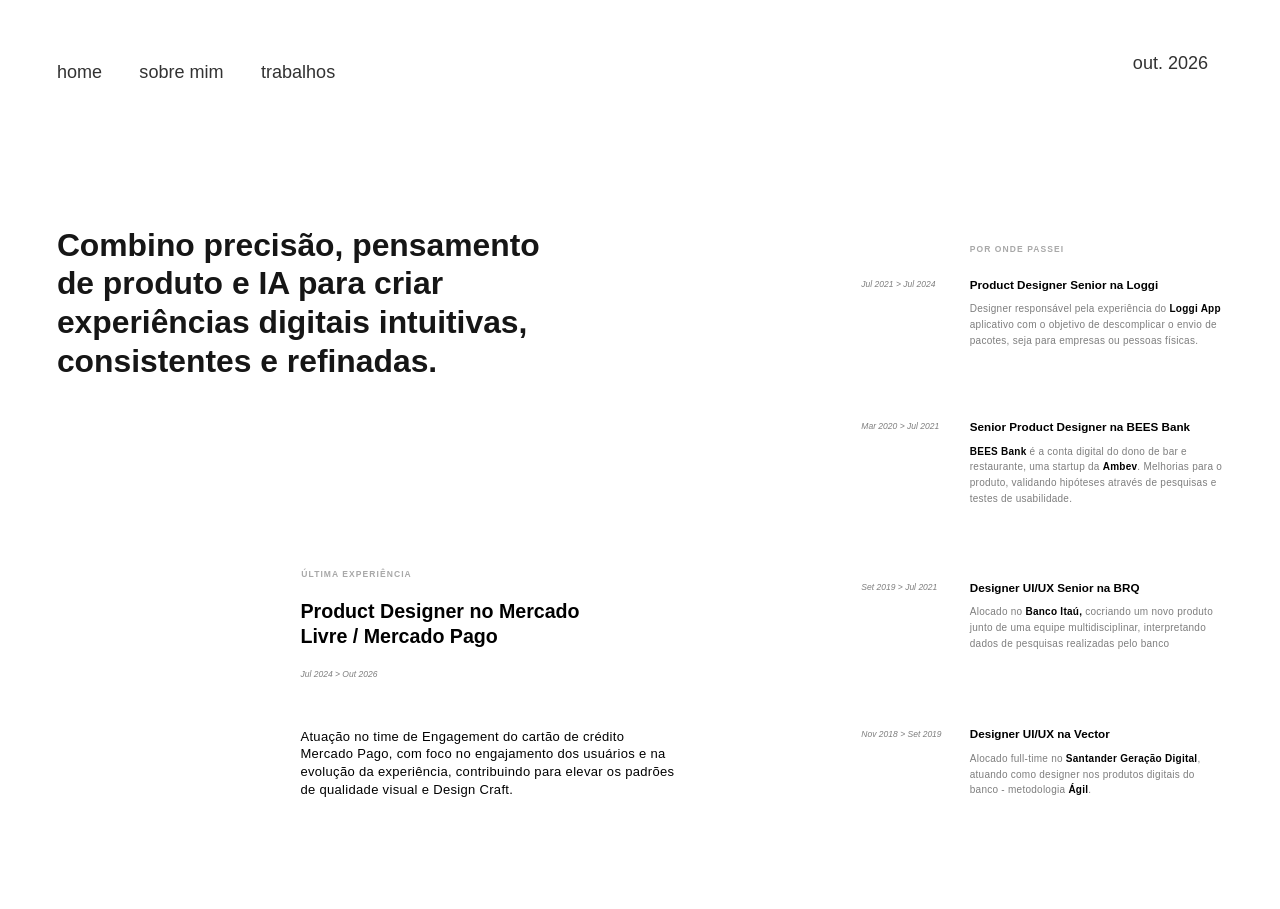
==== sobre-mim.html @ 7eda4ae5 "Publicar páginas e navegação do portfólio" ====
<!doctype html>
<html lang="pt-BR">
  <head>
    <meta charset="utf-8">
    <meta name="viewport" content="width=device-width, initial-scale=1">
    <meta name="description" content="Sobre Rafael Fortes: pensamento de produto, precisão e IA para criar experiências digitais intuitivas, consistentes e refinadas.">
    <meta name="theme-color" content="#ffffff">
    <title>Sobre mim — Rafael Fortes</title>
    <script>
      // The header is already visible here; returning home must keep it visible.
      try { sessionStorage.setItem('rf-menu-intro-seen', '1'); } catch {}
      if (!matchMedia('(prefers-reduced-motion: reduce)').matches) {
        document.documentElement.classList.add('intro-pending');
        setTimeout(() => document.documentElement.classList.remove('intro-pending'), 2500);
      }
    </script>
    <link rel="preload" href="./assets/google-sans-flex-latin.woff2" as="font" type="font/woff2" crossorigin>
    <link rel="stylesheet" href="./styles.css">
    <link rel="stylesheet" href="./sobre-mim.css">
    <link rel="stylesheet" href="./trabalhos.css">
    <link rel="stylesheet" href="./trabalho-01.css">
    <script src="./intro.js" defer></script>
    <script src="./pages.js" defer></script>
    <script src="./case-gallery.js" defer></script>
    <script src="./case-reveal.js" defer></script>
    <script src="./navigation.js" defer></script>
  </head>
  <body>
    <div class="about-page" id="app" data-page="sobre-mim" data-node-id="432:748">
      <header class="header">
        <nav class="navigation" aria-label="Navegação principal">
          <a class="navigation-item" href="./index.html" data-node-id="432:750">home</a>
          <a class="navigation-item current" href="./sobre-mim.html" aria-current="page" data-node-id="432:751">
            sobre mim
            <img class="active-underline" src="./assets/about-underline.svg" width="68" height="2" alt="" data-node-id="434:7">
          </a>
          <a class="navigation-item" href="./trabalhos.html" data-node-id="432:752">trabalhos</a>
        </nav>
        <time class="date" datetime="2026-10" data-node-id="432:754">out. 2026</time>
      </header>

      <main class="about-content" id="page-content">
        <section class="profile" aria-label="Sobre Rafael Fortes">
          <h1 class="about-statement" data-intro="lines" data-node-id="432:763">Combino precisão, pensamento de produto e IA para criar experiências digitais intuitivas, consistentes e refinadas.</h1>

          <div class="profile-details">
            <div class="portrait" data-intro-reveal="1500" data-node-id="432:761">
              <img src="./assets/rafael-fortes.png" alt="Rafael Fortes à beira-mar" width="1558" height="1344">
            </div>

            <section class="latest-experience" aria-labelledby="latest-title" data-intro-reveal="1570">
              <p class="section-label" data-node-id="434:6">Última experiência</p>
              <h2 id="latest-title" data-node-id="434:2">Product Designer no Mercado Livre / Mercado Pago</h2>
              <p class="experience-period latest-period" data-node-id="434:4"><time datetime="2024-07">Jul 2024</time> &gt; <time datetime="2026-10">Out 2026</time></p>
              <p class="latest-description" data-node-id="434:3">Atuação no time de Engagement do cartão de crédito Mercado Pago, com foco no engajamento dos usuários e na evolução da experiência, contribuindo para elevar os padrões de qualidade visual e Design Craft.</p>
            </section>
          </div>
        </section>

        <section class="career-history" aria-labelledby="history-title">
          <h2 class="section-label" id="history-title" data-intro-reveal="1640" data-node-id="432:767">por onde passei</h2>
          <ol class="career-list">
            <li class="career-item" data-intro-reveal="1690">
              <p class="experience-period" data-node-id="432:776"><time datetime="2021-07">Jul 2021</time> &gt; <time datetime="2024-07">Jul 2024</time></p>
              <div class="career-details">
                <h3 data-node-id="432:773">Product Designer Senior na Loggi</h3>
                <p data-node-id="432:770">Designer responsável pela experiência do <strong>Loggi App</strong> aplicativo com o objetivo de descomplicar o envio de pacotes, seja para empresas ou pessoas físicas.</p>
              </div>
            </li>
            <li class="career-item" data-intro-reveal="1740">
              <p class="experience-period" data-node-id="432:779"><time datetime="2020-03">Mar 2020</time> &gt; <time datetime="2021-07">Jul 2021</time></p>
              <div class="career-details">
                <h3 data-node-id="432:775">Senior Product Designer na BEES Bank</h3>
                <p data-node-id="432:771"><strong>BEES Bank</strong> é a conta digital do dono de bar e restaurante, uma startup da <strong>Ambev</strong>. Melhorias para o produto, validando hipóteses através de pesquisas e testes de usabilidade.</p>
              </div>
            </li>
            <li class="career-item" data-intro-reveal="1790">
              <p class="experience-period" data-node-id="432:778"><time datetime="2019-09">Set 2019</time> &gt; <time datetime="2021-07">Jul 2021</time></p>
              <div class="career-details">
                <h3 data-node-id="432:774">Designer UI/UX Senior na BRQ</h3>
                <p data-node-id="432:769">Alocado no <strong>Banco Itaú,</strong> cocriando um novo produto junto de uma equipe multidisciplinar, interpretando dados de pesquisas realizadas pelo banco</p>
              </div>
            </li>
            <li class="career-item" data-intro-reveal="1840">
              <p class="experience-period" data-node-id="432:777"><time datetime="2018-11">Nov 2018</time> &gt; <time datetime="2019-09">Set 2019</time></p>
              <div class="career-details">
                <h3 data-node-id="432:772">Designer UI/UX na Vector</h3>
                <p data-node-id="432:768">Alocado full-time no <strong>Santander Geração Digital</strong>, atuando como designer nos produtos digitais do banco - metodologia <strong>Ágil</strong>.</p>
              </div>
            </li>
          </ol>
        </section>
      </main>
    </div>
  </body>
</html>
---- styles.css ----
@font-face {
  font-family: "Google Sans Flex";
  src: url("./assets/google-sans-flex-latin.woff2") format("woff2");
  font-weight: 100 1000;
  font-style: normal;
  font-display: swap;
}

@font-face {
  font-family: "Montserrat";
  src: url("./assets/montserrat-semibold.ttf") format("truetype");
  font-weight: 600;
  font-style: normal;
  font-display: swap;
}

:root {
  color-scheme: light;
  --ink: #323232;
  --muted: #9a9a9a;
  --link: #3366ff;
  --gutter: 4.4444444444vw;
}

* { box-sizing: border-box; }

html { background: #fff; scrollbar-gutter: stable; }

body {
  margin: 0;
  color: var(--ink);
  font-family: "Google Sans Flex", sans-serif;
  font-weight: 500;
  font-optical-sizing: auto;
  font-variation-settings: "GRAD" 0, "ROND" 0, "wdth" 100;
  -webkit-font-smoothing: antialiased;
}

a { color: inherit; text-decoration: none; }
button { font: inherit; }
p, h1 { margin: 0; }

a:focus-visible {
  outline: 2px solid var(--link);
  outline-offset: 6px;
}

/* The original Figma frame is 1440 × 1024. Desktop proportions follow it. */
.home {
  display: grid;
  grid-template-rows: 21.0416666667vw 25.5555555556vw minmax(10.5555555556vw, 1fr) 7.4366666667vw;
  min-height: max(100svh, calc(71.1111111111vw - 1px));
  padding-bottom: calc(6.5216666667vw - 1px);
  overflow: hidden;
}

.home-content { display: contents; }

.header {
  display: flex;
  justify-content: space-between;
  align-items: flex-start;
  padding: 4.8611111111vw var(--gutter) 0;
  font-size: 1.411vw;
  line-height: normal;
}

.navigation {
  display: flex;
  gap: 2.9166666667vw;
  align-items: flex-start;
}

.navigation-item {
  position: relative;
  display: block;
  border: 0;
  padding: 0;
  background: none;
  color: var(--muted);
  white-space: nowrap;
  line-height: inherit;
  opacity: 1;
}

.navigation-item.current { color: var(--ink); }
.navigation-item:disabled { cursor: default; }

.navigation-item:not(.current) {
  transition: color 240ms ease;
}

.navigation-item:not(.current)::after {
  content: "";
  position: absolute;
  top: 2.5694444444vw;
  left: 0;
  width: 2.8472222222vw;
  height: 0.1388888889vw;
  background: currentColor;
  transform: scaleX(0);
  transform-origin: right center;
  transition: transform 420ms cubic-bezier(0.22, 1, 0.36, 1);
}

@media (hover: hover) {
  .navigation-item:not(.current):hover { color: var(--ink); }

  .navigation-item:not(.current):hover::after {
    transform: scaleX(1);
    transform-origin: left center;
  }
}

.active-underline {
  position: absolute;
  top: 2.5694444444vw;
  left: 0;
  display: block;
  width: 2.8472222222vw;
  height: 0.1388888889vw;
}

.date {
  margin-top: -0.6944444444vw;
  white-space: nowrap;
}

.hero { min-width: 0; overflow: hidden; }

.home h1 {
  position: relative;
  font-optical-sizing: none;
  font-variation-settings: "opsz" 72, "GRAD" 0, "ROND" 0, "wdth" 100;
  margin-left: -1.5277777778vw;
  color: #000;
  font-size: 23.8551388889vw;
  font-weight: 600;
  line-height: 0.9075830975;
  letter-spacing: -1.3376319444vw;
  white-space: nowrap;
}

.intro-pending [data-intro-reveal],
.intro-pending h1,
.intro-menu-pending .navigation,
.intro-menu-pending .date,
.intro-pending .expertise,
.intro-pending .name,
.intro-pending .contact a {
  visibility: hidden;
}

.intro-letter {
  position: absolute;
  top: 0;
  display: block;
  color: #000;
  transform-origin: 50% 100%;
  will-change: transform;
}

.intro-line-mask {
  position: absolute;
  left: 0;
  width: 100%;
  overflow: hidden;
  color: #161616;
  pointer-events: none;
}

.intro-line {
  display: block;
  white-space: pre;
  transform-origin: 50% 100%;
  will-change: transform;
}

@media (prefers-reduced-motion: reduce) {
  .navigation-item:not(.current),
  .navigation-item:not(.current)::after {
    transition: none;
  }

  .intro-pending [data-intro-reveal],
  .intro-pending h1,
  .intro-menu-pending .navigation,
  .intro-menu-pending .date,
  .intro-pending .expertise,
  .intro-pending .name,
  .intro-pending .contact a {
    visibility: visible;
  }
}

.expertise {
  margin-left: var(--gutter);
  font-size: 1.5253472222vw;
  line-height: normal;
}

.footer {
  display: grid;
  grid-template-columns: 61.0518292683% 1fr;
  align-items: end;
  margin-inline: var(--gutter);
}

.name {
  font-size: 2.3526388889vw;
  font-weight: 600;
  line-height: normal;
  letter-spacing: -0.1071736111vw;
}

.contact {
  display: flex;
  flex-direction: column;
  align-items: flex-start;
  align-self: start;
  font-size: 1.1205555556vw;
  font-style: normal;
  line-height: 1.2394645513;
}

.email { margin-top: 1.6022406684vw; }

.linkedin {
  margin-top: 1.8760681152vw;
  color: var(--link);
  font-family: "Montserrat", sans-serif;
  font-size: 0.9930555556vw;
  font-weight: 600;
  line-height: 1.1888111888;
  text-decoration: underline;
  text-underline-position: from-font;
  text-decoration-skip-ink: none;
}

/* Compact screens keep the same composition with readable navigation/contact. */
@media (max-width: 767px) {
  :root { --gutter: 24px; }

  .home {
    min-height: 100svh;
    grid-template-rows: minmax(150px, 25svh) auto minmax(130px, 1fr) auto;
    padding-bottom: 40px;
  }

  .header { padding-top: 32px; font-size: 14px; }
  .navigation { gap: 20px; }
  .active-underline { top: 27px; width: 29px; height: 2px; }
  .navigation-item:not(.current)::after { top: 27px; width: 29px; height: 2px; }
  .date { margin-top: 0; font-size: 12px; }
  .home h1 { margin-left: -1.5277777778vw; }

  .expertise {
    max-width: 330px;
    margin: 36px var(--gutter) 0;
    font-size: 16px;
    line-height: 1.6;
  }

  .footer { grid-template-columns: 1fr; gap: 32px; }
  .name { font-size: 28px; letter-spacing: -1.2755px; }
  .contact { font-size: 15px; line-height: 20px; }
  .email { margin-top: 16px; }
  .linkedin { margin-top: 20px; font-size: 13px; line-height: 17px; }
}

@media (max-width: 359px) {
  :root { --gutter: 18px; }
  .navigation { gap: 14px; }
  .header { font-size: 13px; }
  .date { font-size: 11px; }
}
---- sobre-mim.css ----
/* Desktop values follow the original 1440 × 1024 Figma frame. */
.about-page {
  min-height: max(100svh, calc(71.1111111111vw - 1px));
  padding-bottom: calc(8.75vw - 1px);
}

.about-page .header { min-height: 7.5vw; }
.about-page .navigation-item { color: var(--ink); }
.about-page .active-underline { width: 4.7222222222vw; }

.about-content {
  display: grid;
  grid-template-columns: 48.6111111111vw 28.2638888889vw;
  column-gap: 14.2361111111vw;
  margin: 10.1388888889vw 3.75vw 0 var(--gutter);
}

.profile {
  display: grid;
  grid-template-rows: 26.8055555556vw auto;
  align-content: start;
  min-width: 0;
}

.about-statement {
  position: relative;
  align-self: start;
  width: 40.9027777778vw;
  color: #161616;
  font-size: 2.4875vw;
  font-weight: 700;
  line-height: 3.0208333333vw;
}

.profile-details {
  display: grid;
  grid-template-columns: 14.5270138889vw 29.5833333333vw;
  column-gap: 4.5007638889vw;
  align-items: start;
}

.portrait {
  position: relative;
  width: 14.5270138889vw;
  height: 17.9166666667vw;
  overflow: hidden;
  border-radius: 1.2105555556vw;
}

.portrait img {
  position: absolute;
  top: -7.43%;
  left: -53.33%;
  width: 153.36%;
  height: 107.27%;
  max-width: none;
}

.section-label {
  margin: 0;
  color: #a8a8a8;
  font-size: 0.6671527778vw;
  font-weight: 700;
  line-height: 0.8333333333vw;
  letter-spacing: 0.0833888889vw;
  text-transform: uppercase;
}

.latest-experience .section-label { margin-left: 0.0694444444vw; }

.latest-experience h2 {
  width: 23.359375vw;
  margin: 1.5534722222vw 0 0;
  color: #000;
  font-size: 1.5348611111vw;
  font-weight: 600;
  line-height: 1.9184027778vw;
}

.experience-period {
  color: #7e7e7e;
  font-size: 0.6671527778vw;
  font-style: italic;
  font-weight: 200;
  line-height: 0.8895138889vw;
  white-space: nowrap;
}

.latest-period {
  margin-top: 1.5840277778vw;
  line-height: 0.8485416667vw;
}

.latest-description {
  margin-top: 3.7736111111vw;
  color: #000;
  font-size: 1.0159027778vw;
  line-height: 1.3707638889vw;
  letter-spacing: 0.0248333333vw;
}

.career-history { padding-top: 1.4583333333vw; }
.career-history > .section-label { margin-left: 8.4722222222vw; }

.career-list {
  margin: 1.3902777778vw 0 0;
  padding: 0;
  list-style: none;
}

.career-item {
  display: grid;
  grid-template-columns: 8.4722222222vw 19.7916666667vw;
  align-items: start;
  min-height: 11.11875vw;
}

.career-item:nth-child(2) { min-height: 12.5645833333vw; }
.career-item:nth-child(3) { min-height: 11.4527777778vw; }
.career-item:last-child { min-height: 0; }
.career-item > .experience-period { padding-top: 0.484375vw; }

.career-details h3 {
  display: flex;
  align-items: center;
  min-height: 1.7790277778vw;
  margin: 0;
  color: #000;
  font-size: 0.9117361111vw;
  font-weight: 600;
  line-height: normal;
}

.career-details > p {
  margin-top: 0.4445138889vw;
  color: #7e7e7e;
  font-size: 10px;
  line-height: 1.2230555556vw;
  letter-spacing: 0.0203819444vw;
}

.career-details strong { color: #000; font-weight: 600; }
.career-item:last-child .career-details > p { max-width: 18.235vw; }

@media (max-width: 1050px) {
  .about-page { padding-bottom: 64px; }
  .about-content {
    grid-template-columns: 1fr;
    gap: 80px;
    margin: 100px var(--gutter) 0;
  }
  .profile { grid-template-rows: auto auto; row-gap: 80px; }
  .about-statement { width: min(100%, 620px); font-size: 36px; line-height: 1.22; }
  .profile-details { grid-template-columns: 209px minmax(0, 426px); gap: 48px; }
  .portrait { width: 209px; height: 258px; border-radius: 17.432px; }
  .section-label { font-size: 10px; line-height: 14px; letter-spacing: 1.2px; }
  .latest-experience .section-label { margin-left: 0; }
  .latest-experience h2 { width: min(100%, 336px); margin-top: 20px; font-size: 22px; line-height: 1.25; }
  .experience-period { font-size: 12px; line-height: 18px; }
  .latest-period { margin-top: 20px; line-height: 18px; }
  .latest-description { margin-top: 40px; font-size: 15px; line-height: 1.5; letter-spacing: 0.25px; }
  .career-history { padding-top: 0; }
  .career-history > .section-label { margin-left: 0; }
  .career-list { display: grid; gap: 36px; margin-top: 28px; }
  .career-item { grid-template-columns: 150px minmax(0, 480px); gap: 24px; }
  .career-item, .career-item:nth-child(2), .career-item:nth-child(3) { min-height: 0; }
  .career-item > .experience-period { padding-top: 2px; }
  .career-details h3 { min-height: 0; font-size: 18px; line-height: 1.35; }
  .career-details > p { margin-top: 12px; font-size: 14px; line-height: 1.6; letter-spacing: 0.2px; }
  .career-item:last-child .career-details > p { max-width: none; }
}

@media (max-width: 600px) {
  .about-page .header { min-height: 72px; }
  .about-page .active-underline { width: 48px; }
  .about-content { margin-top: 64px; gap: 64px; }
  .about-statement { font-size: 30px; line-height: 1.22; }
  .profile { row-gap: 56px; }
  .profile-details { grid-template-columns: 1fr; gap: 32px; }
  .latest-description { margin-top: 28px; }
  .career-item { grid-template-columns: 1fr; gap: 8px; }
  .career-item > .experience-period { padding-top: 0; }
}
---- trabalhos.css ----
.work-page {
  min-height: max(100svh, calc(71.1111111111vw - 1px));
  padding-bottom: 15.6944444444vw;
}

.work-page .header { min-height: 7.5vw; }
.work-page .navigation-item { color: var(--ink); }
.work-page .active-underline { width: 4.7222222222vw; }

.visually-hidden {
  position: absolute;
  width: 1px;
  height: 1px;
  padding: 0;
  margin: -1px;
  overflow: hidden;
  clip-path: inset(50%);
  white-space: nowrap;
  border: 0;
}

.works-grid {
  display: grid;
  grid-template-columns: repeat(3, 19.9305555556vw);
  column-gap: 2.7777777778vw;
  margin: 6.4583333333vw var(--gutter) 0 4.1666666667vw;
}

.work-card { min-width: 0; }

.work-cover {
  display: block;
  position: relative;
  width: 19.9305555556vw;
  height: 26.5277777778vw;
  overflow: hidden;
  border-radius: 1.1111111111vw;
}

.work-cover > img { position: absolute; max-width: none; }
.cover-gamification > img { top: 0; left: -67.96%; width: 236.62%; height: 100%; }
.cover-limites > img { top: 0; left: -93.67%; width: 221.14%; height: 124.61%; }
.cover-chechenia > img { top: -3.14%; left: -22.36%; width: 183.04%; height: 103.14%; }

@media (hover: hover) and (pointer: fine) and (prefers-reduced-motion: no-preference) {
  .work-cover > img {
    transition: transform 800ms cubic-bezier(0.22, 1, 0.36, 1);
  }

  .work-cover:hover > img { transform: scale(1.045); }
}

.work-soon {
  position: absolute;
  right: 1.4583333333vw;
  bottom: 0.9027777778vw;
  color: #fff;
  font-size: 1.2569444444vw;
  font-weight: 600;
  line-height: 1.5972222222vw;
}

.work-copy {
  display: flow-root;
  margin-top: 2.2222222222vw;
  color: #000;
}

.work-card:first-child .work-copy { padding-left: 0.2777777778vw; }
.work-card.is-soon .work-copy { opacity: 0.4; }

.work-number,
.work-title {
  margin: 0;
  font-size: 1.5348611111vw;
  font-weight: 600;
  line-height: 1.9444444444vw;
}

.work-title {
  width: 19.6527777778vw;
  min-height: 3.8888888889vw;
  margin-top: 1.6666666667vw;
}

.work-card:last-child .work-title { width: 17.7083333333vw; }

.work-meta {
  margin-top: 1.25vw;
  font-size: 0.9117361111vw;
  line-height: 1.1111111111vw;
  white-space: pre;
}

.work-divider {
  display: block;
  width: 19.5138888889vw;
  height: 0.0694444444vw;
  margin-top: 2.7430555556vw;
}

.work-card:first-child .work-divider { margin-left: 0.2083333333vw; }

@media (max-width: 1050px) {
  .work-page { padding-bottom: 64px; }
  .works-grid { grid-template-columns: repeat(2, minmax(0, 1fr)); gap: 56px 32px; margin: 72px var(--gutter) 0; }
  .work-cover { width: 100%; height: auto; aspect-ratio: 287 / 382; border-radius: 16px; }
  .work-soon { right: 21px; bottom: 13px; font-size: 18px; line-height: 23px; }
  .work-copy { margin-top: 28px; }
  .work-card:first-child .work-copy { padding-left: 0; }
  .work-number, .work-title { font-size: 22px; line-height: 28px; }
  .work-title, .work-card:last-child .work-title { width: 100%; min-height: 56px; margin-top: 20px; }
  .work-meta { margin-top: 16px; font-size: 13px; line-height: 18px; }
  .work-divider { width: calc(100% - 6px); height: 1px; margin-top: 32px; }
  .work-card:first-child .work-divider { margin-left: 0; }
}

@media (max-width: 700px) {
  .work-page .header { min-height: 72px; }
  .work-page .active-underline { width: 48px; }
  .works-grid { grid-template-columns: minmax(0, 360px); row-gap: 48px; margin-top: 64px; }
  .work-meta { font-size: 12px; white-space: normal; }
}
---- trabalho-01.css ----
/* Case 01: proportions from the 1440 × 5414 Figma frame. */
.case-page { position: relative; overflow: clip; color: #161616; }
.case-page .header { position: absolute; inset: 0 0 auto; z-index: 2; color: #fff; }
.case-page .navigation-item,
.case-page .navigation-item.current,
.case-page .navigation-item:not(.current):hover { color: #fff; }
.case-page .active-underline { width: 4.7222222222vw; filter: brightness(0) invert(1); }
.case-content:focus { outline: none; }
.case-reveal-pending { opacity: 0; transform: translate3d(0, 24px, 0); }
.case-hero { position: relative; height: 61.6666666667vw; overflow: hidden; background: #0b182b; color: #fff; }
.case-hero-image { position: absolute; inset: 0; width: 100%; height: 100%; object-fit: cover; opacity: .23; filter: blur(12px); }
.case-hero-copy { position: relative; padding: 14.7916666667vw 4.8611111111vw 0; }
.case-number { font-size: 4.1666666667vw; font-weight: 700; line-height: 5.1015472412vw; }
.case-hero h1 { max-width: 64.8611111111vw; margin-top: 5.870675vw; color: #fff; font-size: 3.7457638889vw; font-weight: 600; line-height: 4.5488888889vw; }
.case-meta { margin-top: 5.8998277vw; font-size: 1.2152777778vw; line-height: 1.5277777778vw; }
.case-aside h2 { margin: 0; font-size: 1.3888888889vw; font-weight: 600; line-height: 1.7361111111vw; }
.case-aside > p { margin-top: 1.6666666667vw; color: #979797; font-size: 1.3888888889vw; font-weight: 600; line-height: 1.7361111111vw; }
.case-large-copy { color: #161616; font-size: 2.4875vw; font-weight: 500; line-height: 3.0208333333vw; }
.case-challenge { display: grid; grid-template-columns: 17.3940849304vw 1fr; gap: 9.8281372918vw; margin-inline: 11.25vw 7.5694444444vw; padding-block: 18.3333333333vw 16.6666666667vw; }
.case-experience { display: grid; grid-template-columns: 54.7222222222vw 1fr; border-top: 1px solid #f5f5f5; }
.case-experience-image { display: block; width: 100%; height: auto; }
.case-experience-copy { display: flex; flex-direction: column; justify-content: space-between; padding: 6.0416666667vw 6.3194444444vw 0 4.5138888889vw; }
.case-experience-description { margin-bottom: -.3472222222vw; font-size: 1.9097222222vw; font-weight: 500; line-height: 2.3333333333vw; }
.case-mechanics { display: grid; grid-template-columns: 18.8888888889vw minmax(0, 1fr); gap: 5.4166666667vw; margin: 17.0138888889vw 5.625vw 0 12.7083333333vw; }
.case-mechanics .case-aside { padding-top: .1388888889vw; }
.case-large-copy > p + p { margin-top: 3.0208333333vw; }
.case-stats { display: grid; grid-template-columns: repeat(3, 14.5486111111vw); margin: 8.3333333333vw 0 0 .8333333333vw; }
.case-stats > div { display: flex; flex-direction: column-reverse; justify-content: flex-end; }
.case-stats dd { margin: 0; color: #000; font-size: 5.5555555556vw; font-weight: 600; line-height: 6.875vw; }
.case-stats dt { margin-top: .8333333333vw; color: #979797; font-size: 1.8055555556vw; line-height: 2.2222222222vw; }
.case-badges { display: flex; align-items: center; justify-content: space-between; width: 49.7222222222vw; height: 12.026648vw; margin-top: 8.3414713542vw; margin-left: .2083333333vw; }
.case-badges img { display: block; height: auto; }
.badge-paper { width: 9.0070833333vw; }
.badge-balloon { width: 7.3811611111vw; }
.badge-plane { width: 10.6330027778vw; }
.badge-rocket { width: 10.2716869444vw; }
.case-gallery { display: grid; grid-template-columns: 28.8194444444vw minmax(0, 1fr); height: 83.3333333333vw; margin: 16.298529vw 0 0 3.1944444444vw; padding: 11.0416666667vw 0 0 10.2083333333vw; overflow: hidden; border-radius: 4.8611111111vw; background: #f7f7f7; }
.case-gallery-controls h2 { margin: 0; color: #000; font-size: 3.7457638889vw; font-weight: 600; line-height: 4.8611111111vw; }
.case-gallery-count { margin-top: .8333333333vw; color: #000; font-size: 1.5348611111vw; font-weight: 600; line-height: 1.9444444444vw; }
.case-gallery-arrows { display: flex; gap: .9722222222vw; margin: 2.2222222222vw 0 0 .3472222222vw; }
.case-gallery-arrows button { display: grid; place-items: center; width: 38px; height: 38px; padding: 0; border: 0; border-radius: 7px; background: transparent; cursor: pointer; }
.case-gallery-arrows button:disabled { cursor: default; }
.case-gallery-arrows img { display: block; }
.case-gallery-arrows .gallery-arrow-disabled,
.case-gallery-arrows button:disabled .gallery-arrow-enabled { display: none; }
.case-gallery-arrows button:disabled .gallery-arrow-disabled { display: block; }
.case-gallery-arrows button:focus-visible,
.case-screen-viewport:focus-visible { outline: 2px solid var(--link); outline-offset: 5px; }
.case-screen-viewport { min-width: 0; align-self: start; margin-top: 1.6666666667vw; overflow-x: auto; overscroll-behavior-x: contain; scrollbar-width: none; scroll-snap-type: x mandatory; cursor: grab; }
.case-screen-viewport::-webkit-scrollbar { display: none; }
.case-screen-viewport.is-dragging { cursor: grabbing; scroll-snap-type: none; user-select: none; }
.case-screen-track { display: flex; gap: 8.3333333333vw; }
.case-screen-track::after { content: ""; flex: 0 0 max(0px, calc(100% - 33.3333333333vw)); }
.case-screen { flex: 0 0 25vw; min-width: 0; margin: 0; scroll-snap-align: start; opacity: .2; transition: opacity 420ms ease; }
.case-screen.is-active { opacity: 1; }
.case-screen figcaption { margin-bottom: 2.2222222222vw; font-size: 1.3888888889vw; font-weight: 500; line-height: 1.7361111111vw; }
.case-screen img { display: block; width: 100%; height: auto; border-radius: 1.3888888889vw; }
.case-footer { min-height: 43.1944444444vw; margin-inline: 3.1944444444vw; padding-block: 7.7777777778vw 7.6388888889vw; }
.case-footer-edition { font-size: 1.1111111111vw; line-height: 1.3888888889vw; }
.case-footer h2 { margin: 1.6666666667vw 0 0; color: #000; font-size: 3.7457638889vw; font-weight: 600; line-height: 4.0277777778vw; }
.case-footer-bottom { display: flex; align-items: flex-end; justify-content: space-between; gap: 3.8888888889vw; margin-top: 11.1111111111vw; }
.case-footer-signature { font-size: 2.2222222222vw; line-height: 2.7777777778vw; letter-spacing: -.0694444444vw; }
.case-footer-signature > p + p { color: #979797; }
.case-footer-contact { display: flex; align-items: baseline; gap: 3.8888888889vw; padding-bottom: .2083333333vw; font-size: 1.1111111111vw; line-height: 1.3888888889vw; font-style: normal; white-space: nowrap; }
.case-footer-contact a:last-child { color: #3366ff; text-decoration: underline; text-underline-position: from-font; }
@media (max-width: 1050px) {
  .case-footer { min-height: 0; padding-block: 80px; }
  .case-footer-bottom { flex-wrap: wrap; gap: 40px; margin-top: 80px; }
  .case-footer-edition, .case-footer-contact { font-size: 14px; line-height: 20px; }
  .case-footer-signature { font-size: 28px; line-height: 36px; }
  .case-aside h2, .case-aside > p { font-size: 16px; line-height: 21px; }
  .case-aside > p { margin-top: 18px; }
  .case-large-copy { font-size: 27px; line-height: 34px; }
  .case-challenge { grid-template-columns: 28% 1fr; gap: 7%; margin-inline: var(--gutter); padding-block: 120px; }
  .case-experience { grid-template-columns: 52% 1fr; }
  .case-experience-copy { padding: 32px 24px 0; gap: 56px; }
  .case-experience-description { font-size: 19px; line-height: 25px; }
  .case-mechanics { grid-template-columns: 28% minmax(0, 1fr); gap: 7%; margin: 120px var(--gutter) 0; }
  .case-stats { grid-template-columns: repeat(3, 1fr); margin: 64px 0 0; }
  .case-stats dd { font-size: 56px; line-height: 68px; }
  .case-stats dt { margin-top: 8px; font-size: 18px; line-height: 24px; }
  .case-badges { width: 100%; height: 120px; margin: 64px 0 0; }
  .case-badges img { max-width: 22%; }
  .badge-paper { width: 90px; } .badge-balloon { width: 74px; } .badge-plane { width: 106px; } .badge-rocket { width: 103px; }
  .case-gallery { margin-top: 120px; }
}
@media (max-width: 700px) {
  .case-page .active-underline { width: 48px; }
  .case-hero { height: auto; min-height: 680px; }
  .case-hero-image { object-position: 55% center; }
  .case-hero-copy { padding: 150px var(--gutter) 72px; }
  .case-number { font-size: 48px; line-height: 58px; }
  .case-hero h1 { max-width: 560px; margin-top: 56px; font-size: clamp(31px, 6.8vw, 45px); line-height: 1.2; }
  .case-meta { margin-top: 48px; font-size: 12px; line-height: 18px; }
  .case-challenge { display: block; padding-block: 80px; }
  .case-challenge .case-aside { max-width: 280px; margin-bottom: 36px; }
  .case-large-copy { font-size: 26px; line-height: 33px; }
  .case-experience { display: block; }
  .case-experience-copy { padding: 40px var(--gutter) 0; gap: 48px; }
  .case-experience-copy .case-aside { max-width: 330px; }
  .case-experience-description { max-width: 500px; margin: 0; font-size: 23px; line-height: 30px; }
  .case-mechanics { display: block; margin-top: 88px; }
  .case-mechanics .case-aside { max-width: 280px; margin-bottom: 36px; }
  .case-large-copy > p + p { margin-top: 33px; }
  .case-stats { margin-top: 48px; }
  .case-stats dd { font-size: 48px; line-height: 60px; }
  .case-stats dt { font-size: 16px; line-height: 22px; }
  .case-badges { margin-top: 48px; }
  .case-gallery { display: block; height: auto; min-height: 0; margin: 80px 0 0 12px; padding: 36px 0 40px; border-radius: 32px 0 0 32px; }
  .case-gallery-controls { position: relative; margin-inline: 24px; }
  .case-gallery-controls h2 { font-size: 40px; line-height: 50px; }
  .case-gallery-count { margin-top: 8px; font-size: 16px; line-height: 22px; }
  .case-gallery-arrows { position: absolute; right: 0; bottom: 0; gap: 12px; margin: 0; }
  .case-screen-viewport { margin: 36px 0 0 24px; }
  .case-screen-track { gap: 24px; }
  .case-screen-track::after { flex-basis: max(0px, calc(100% - min(76vw, 360px) - 24px)); }
  .case-screen { flex-basis: min(76vw, 360px); }
  .case-screen figcaption { margin-bottom: 20px; font-size: 16px; line-height: 22px; }
  .case-screen img { border-radius: 20px; }
  .case-footer { margin-inline: var(--gutter); padding-block: 64px 48px; }
  .case-footer h2 { margin-top: 20px; font-size: 40px; line-height: 44px; }
  .case-footer-bottom { display: block; margin-top: 72px; }
  .case-footer-signature { font-size: 26px; line-height: 34px; }
  .case-footer-contact { flex-direction: column; align-items: flex-start; gap: 20px; margin-top: 40px; padding: 0; }
}
@media (prefers-reduced-motion: reduce) {
  .case-screen, .case-gallery-arrows button { transition: none; }
  .case-reveal-pending { opacity: 1; transform: none; }
}
@media print { .case-reveal-pending { opacity: 1; transform: none; } }
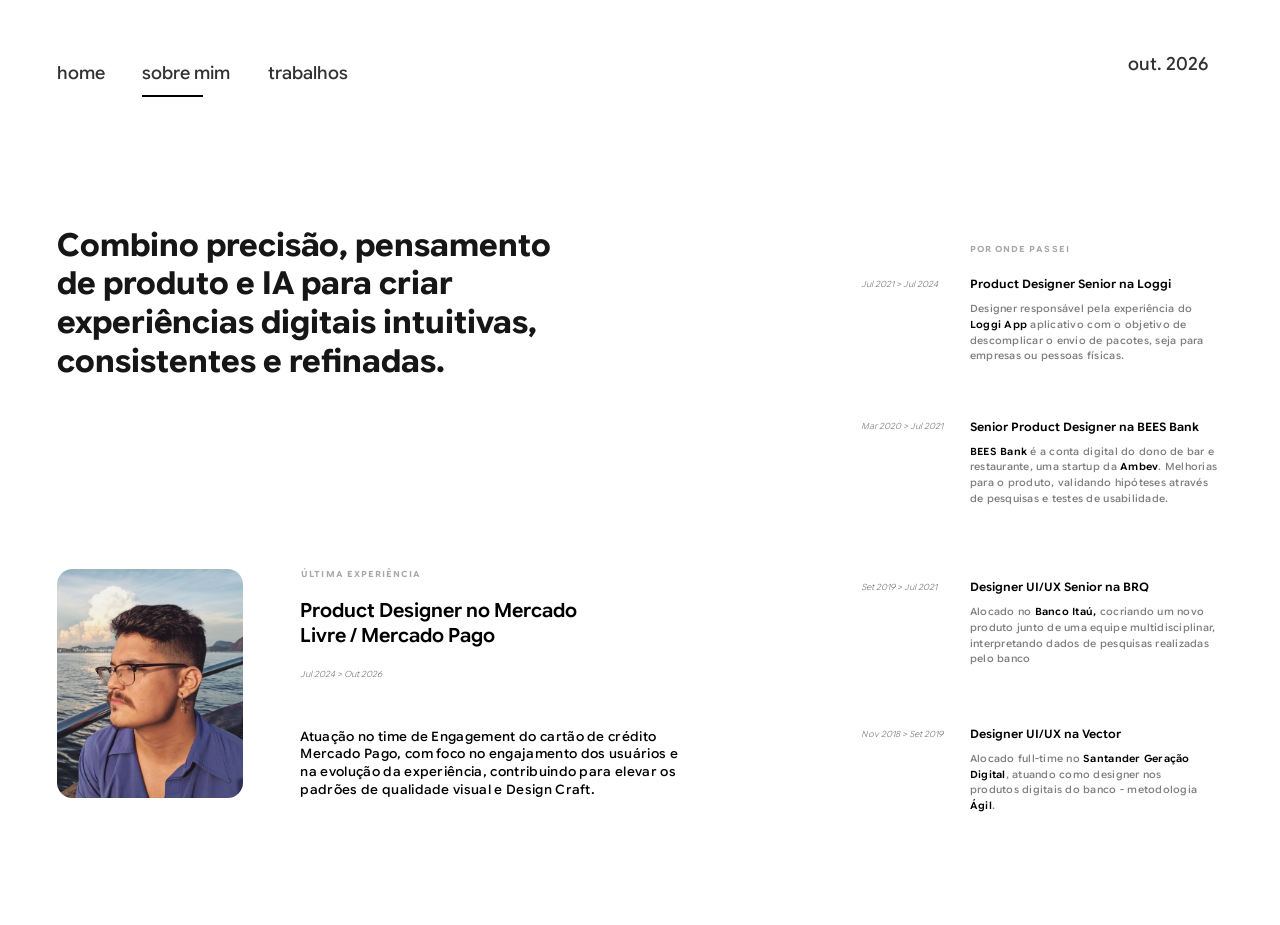
==== commit aad0b7e7: "Publicar case 02 e atualizar página de Trabalhos" ====
--- a/sobre-mim.html
+++ b/sobre-mim.html
@@ -19,6 +19,7 @@
     <link rel="stylesheet" href="./sobre-mim.css">
     <link rel="stylesheet" href="./trabalhos.css">
     <link rel="stylesheet" href="./trabalho-01.css">
+    <link rel="stylesheet" href="./trabalho-02.css">
     <script src="./intro.js" defer></script>
     <script src="./pages.js" defer></script>
     <script src="./case-gallery.js" defer></script>
--- a/trabalhos.css
+++ b/trabalhos.css
@@ -40,7 +40,7 @@
 .work-cover > img { position: absolute; max-width: none; }
 .cover-gamification > img { top: 0; left: -67.96%; width: 236.62%; height: 100%; }
 .cover-limites > img { top: 0; left: -93.67%; width: 221.14%; height: 124.61%; }
-.cover-chechenia > img { top: -3.14%; left: -22.36%; width: 183.04%; height: 103.14%; }
+.cover-chechenia > img { inset: 0; width: 100%; height: 100%; object-position: bottom; opacity: .2; }
 
 @media (hover: hover) and (pointer: fine) and (prefers-reduced-motion: no-preference) {
   .work-cover > img {
--- a/trabalho-02.css
+++ b/trabalho-02.css
@@ -0,0 +1,125 @@
+/* Case 02: original Figma frame, 1440 × 7243. */
+.case-02 { color: #000; }
+.case-02 .case-hero { background: #0d0d0d; }
+.case-02 .case-hero-image { opacity: .2; filter: none; border-radius: 1.1111111111vw; }
+.case-02 .case-number { font-size: 4.2497222222vw; line-height: 5.1608333333vw; }
+.case-02 .case-hero h1 { max-width: 82.3611111111vw; margin-top: 5.8113888889vw; }
+.case-02 .case-meta { margin-top: 5.9027777778vw; font-size: 1.2450694444vw; font-weight: 500; line-height: 1.5277777778vw; white-space: pre-wrap; }
+.case-02 .case-large-copy { color: #000; }
+.case-02 .case-challenge { grid-template-columns: 17.3940849304vw minmax(0, 1fr); gap: 9.8281372918vw; margin-inline: 11.25vw 12.7777777778vw; padding-block: 18.0555555556vw 18.0555555556vw; }
+.case-02 .case-challenge .case-aside > p { margin-top: 1.7810416667vw; }
+.case-02 .case-challenge .case-large-copy { line-height: 3.2291666667vw; }
+.case-02 .case-challenge .case-large-copy > p + p { margin-top: 3.2291666667vw; }
+.case02-rule { position: relative; height: 0; margin-inline: .1388888889vw; }
+.case02-rule::after { position: absolute; inset: 0 0 auto; height: 1px; background: url("./assets/trabalho-02/section-divider.svg") center / 100% 1px no-repeat; content: ""; }
+.case02-opportunity { display: grid; grid-template-columns: 54.7222222222vw minmax(0, 1fr); padding-bottom: 5.9722222222vw; }
+.case02-opportunity-image { display: block; width: 100%; height: 45.4166666667vw; object-fit: cover; border-radius: 1.1111111111vw; }
+.case02-opportunity-copy { display: flex; flex-direction: column; justify-content: space-between; min-width: 0; padding: 6.1111111111vw 6.3194444444vw 0 4.5138888889vw; }
+.case02-opportunity .case-aside { max-width: 20.2777777778vw; }
+.case-02 .case02-opportunity .case-aside > p,
+.case02-experience .case-aside > p,
+.case02-principles .case-aside > p { font-weight: 500; }
+.case02-opportunity-description { font-size: 1.8377083333vw; font-weight: 500; line-height: 2.36vw; }
+.case02-experience { display: grid; grid-template-columns: 18.8888888889vw minmax(0, 1fr); gap: 5.4166666667vw; margin-inline: 12.7083333333vw 7.3611111111vw; padding-block: 18.0555555556vw; }
+.case02-experience .case-aside { padding-top: .1388888889vw; }
+.case02-opportunity-reverse { grid-template-columns: minmax(0, 1fr) 54.7222222222vw; }
+.case02-opportunity-reverse .case02-opportunity-copy { padding-inline: 6.3194444444vw 4.5138888889vw; }
+.case02-principles { padding: 8.3333333333vw 0 12.5vw; margin-inline: 6.3194444444vw 13.8888888889vw; }
+.case02-principles-title,
+.case02-comparison-title { margin: 0; font-size: 3.7660416667vw; font-weight: 600; line-height: 4.4791666667vw; }
+.case02-principles-grid { display: grid; grid-template-columns: 17.5vw minmax(0, 1fr); gap: 5.5555555556vw; margin-top: 7.7083333333vw; }
+.case02-principles .case-aside h3 { margin: 0; font-size: 1.3888888889vw; font-weight: 600; line-height: 1.7361111111vw; }
+.case02-principles-lead { max-width: 55.625vw; }
+.case02-principles-detail { margin-top: 5.7986111111vw; font-size: 1.8377083333vw; font-weight: 400; line-height: 2.36vw; }
+.case02-principles-detail p + p { margin-top: 2.36vw; }
+.case02-ai-card { display: flex; align-items: center; gap: 1.7361111111vw; width: 46.8055555556vw; min-height: 16.25vw; margin-top: 5.9027777778vw; padding: 1.5277777778vw 2.9861111111vw; border: 1px solid #e4e4e4; border-radius: 0 3.75vw 3.75vw; }
+.case02-ai-card > img { flex: 0 0 13.1944444444vw; width: 13.1944444444vw; height: 13.1944444444vw; object-fit: contain; }
+.case02-ai-card > div { width: 24.4444444444vw; min-width: 0; }
+.case02-ai-card h3 { max-width: 11.5277777778vw; margin: 0; font-size: 1.3888888889vw; font-weight: 600; line-height: 1.7361111111vw; }
+.case02-ai-card p { margin-top: 1.4583333333vw; color: #686868; font-size: 1.1111111111vw; font-weight: 500; line-height: 1.3888888889vw; }
+.case02-comparison { display: grid; grid-template-columns: 20.2777777778vw minmax(0, 1fr); height: 83.3333333333vw; margin-left: 3.1944444444vw; padding: 6.5972222222vw 0 0 6.25vw; border-radius: 5vw; background: #f7f7f7; }
+.case02-comparison-title { margin-top: 2.9166666667vw; }
+.case02-comparison-screens { display: flex; align-items: flex-start; gap: 5.9027777778vw; min-width: 0; overflow-x: auto; overflow-y: hidden; overscroll-behavior-x: contain; scrollbar-width: thin; scrollbar-color: #d3d3d3 transparent; }
+.case02-comparison-screens:focus-visible { outline: 2px solid var(--link); outline-offset: 5px; }
+.case02-comparison-screens figure { flex: 0 0 25vw; min-width: 0; margin: 0; }
+.case02-comparison-screens figcaption { margin-bottom: 2.2222222222vw; font-size: 1.3888888889vw; font-weight: 400; line-height: 1.7361111111vw; }
+.case02-comparison-screens img { display: block; width: 100%; height: auto; }
+.case-02 .case-footer { min-height: 44.5138888889vw; margin-inline: 2.8472222222vw 3.1944444444vw; padding-block: 8.3333333333vw; }
+.case-02 .case-footer-edition { font-size: 1.1205555556vw; line-height: 1.3888888889vw; }
+.case-02 .case-footer h2 { font-size: 3.7660416667vw; line-height: 3.9444444444vw; }
+.case-02 .case-footer-bottom { margin-top: 11.0416666667vw; }
+.case-02 .case-footer-signature { font-size: 2.3526388889vw; line-height: 2.9166666667vw; letter-spacing: -.1071736111vw; }
+.case-02 .case-footer-signature > p + p { color: #b4a8a8; }
+.case-02 .case-footer-contact { gap: 3.75vw; padding: 0; font-size: 1.1205555556vw; line-height: 1.3888888889vw; }
+.case-02 .case-footer-contact a:last-child { font-family: "Montserrat", sans-serif; font-size: .9930555556vw; font-weight: 600; }
+
+@media (max-width: 1050px) {
+  .case-02 .case-challenge { grid-template-columns: 28% minmax(0, 1fr); gap: 7%; margin-inline: var(--gutter); padding-block: 120px; }
+  .case-02 .case-challenge .case-large-copy { line-height: 34px; }
+  .case-02 .case-challenge .case-large-copy > p + p { margin-top: 34px; }
+  .case-02 .case-challenge .case-aside > p { margin-top: 18px; }
+  .case02-opportunity-copy { padding: 32px 24px 0; gap: 48px; }
+  .case02-opportunity .case-aside { max-width: none; }
+  .case02-opportunity-description { font-size: 19px; line-height: 25px; }
+  .case02-opportunity-image { height: auto; align-self: stretch; min-height: 410px; }
+  .case02-opportunity-reverse .case02-opportunity-copy { padding-inline: 24px; }
+  .case02-experience { grid-template-columns: 28% minmax(0, 1fr); gap: 7%; margin-inline: var(--gutter); padding-block: 120px; }
+  .case02-principles { margin-inline: var(--gutter); padding-block: 80px 120px; }
+  .case02-principles-title, .case02-comparison-title { font-size: 42px; line-height: 48px; }
+  .case02-principles-grid { grid-template-columns: 28% minmax(0, 1fr); gap: 7%; margin-top: 72px; }
+  .case02-principles .case-aside h3 { font-size: 16px; line-height: 21px; }
+  .case02-principles-lead { max-width: none; }
+  .case02-principles-detail { margin-top: 56px; font-size: 21px; line-height: 28px; }
+  .case02-principles-detail p + p { margin-top: 28px; }
+  .case02-ai-card { width: 100%; min-height: 0; gap: 16px; margin-top: 56px; padding: 20px; border-radius: 0 32px 32px; }
+  .case02-ai-card > img { flex-basis: 120px; width: 120px; height: 120px; }
+  .case02-ai-card > div { width: auto; }
+  .case02-ai-card h3 { max-width: 166px; font-size: 18px; line-height: 23px; }
+  .case02-ai-card p { margin-top: 16px; font-size: 14px; line-height: 19px; }
+  .case02-comparison { display: block; height: auto; padding: 48px 32px; }
+  .case02-comparison-title { margin: 0 0 40px; }
+  .case02-comparison-title br { display: none; }
+  .case02-comparison-screens { gap: 40px; }
+  .case02-comparison-screens figure { flex-basis: min(36vw, 360px); }
+  .case02-comparison-screens figcaption { margin-bottom: 24px; font-size: 18px; line-height: 24px; }
+  .case-02 .case-footer { min-height: 0; margin-inline: var(--gutter); padding-block: 80px; }
+  .case-02 .case-footer-edition, .case-02 .case-footer-contact { font-size: 14px; line-height: 20px; }
+  .case-02 .case-footer h2 { font-size: 42px; line-height: 46px; }
+  .case-02 .case-footer-bottom { margin-top: 80px; }
+  .case-02 .case-footer-signature { font-size: 28px; line-height: 36px; letter-spacing: -1px; }
+  .case-02 .case-footer-contact a:last-child { font-size: 13px; }
+}
+
+@media (max-width: 700px) {
+  .case-02 .case-number { font-size: 48px; line-height: 58px; }
+  .case-02 .case-hero h1 { max-width: 560px; margin-top: 56px; }
+  .case-02 .case-meta { margin-top: 48px; font-size: 12px; line-height: 18px; }
+  .case-02 .case-challenge { display: block; padding-block: 80px; }
+  .case02-opportunity { display: flex; flex-direction: column; gap: 40px; padding-bottom: 80px; }
+  .case02-opportunity-image { height: auto; min-height: 0; aspect-ratio: 788 / 654; border-radius: 12px; }
+  .case02-opportunity-copy, .case02-opportunity-reverse .case02-opportunity-copy { padding: 0 var(--gutter); gap: 40px; }
+  .case02-opportunity .case-aside { max-width: 300px; }
+  .case02-opportunity-description { font-size: 23px; line-height: 30px; }
+  .case02-opportunity-reverse .case02-opportunity-image { order: -1; }
+  .case02-experience { display: block; padding-block: 80px; }
+  .case02-experience .case-aside { max-width: 280px; margin-bottom: 36px; }
+  .case02-principles { padding-block: 64px 80px; }
+  .case02-principles-title, .case02-comparison-title { font-size: 40px; line-height: 46px; }
+  .case02-principles-grid { display: block; margin-top: 48px; }
+  .case02-principles-grid > .case-aside { max-width: 280px; margin-bottom: 36px; }
+  .case02-principles-detail { margin-top: 36px; font-size: 23px; line-height: 30px; }
+  .case02-principles-detail p + p { margin-top: 30px; }
+  .case02-ai-card { flex-direction: column; align-items: flex-start; gap: 20px; margin-top: 40px; padding: 24px; }
+  .case02-ai-card > img { flex-basis: auto; width: 140px; height: 140px; align-self: center; }
+  .case02-ai-card h3 { max-width: 180px; font-size: 20px; line-height: 25px; }
+  .case02-ai-card p { font-size: 16px; line-height: 21px; }
+  .case02-comparison { margin-left: 12px; padding: 36px 0 32px 24px; border-radius: 32px 0 0 32px; }
+  .case02-comparison-title { margin-bottom: 32px; }
+  .case02-comparison-screens { gap: 24px; padding-right: 24px; scroll-snap-type: x mandatory; }
+  .case02-comparison-screens figure { flex-basis: min(76vw, 360px); scroll-snap-align: start; }
+  .case02-comparison-screens figcaption { margin-bottom: 20px; font-size: 16px; line-height: 22px; }
+  .case-02 .case-footer { padding-block: 64px 48px; }
+  .case-02 .case-footer h2 { font-size: 40px; line-height: 44px; }
+  .case-02 .case-footer-bottom { margin-top: 72px; }
+  .case-02 .case-footer-signature { font-size: 26px; line-height: 34px; }
+}
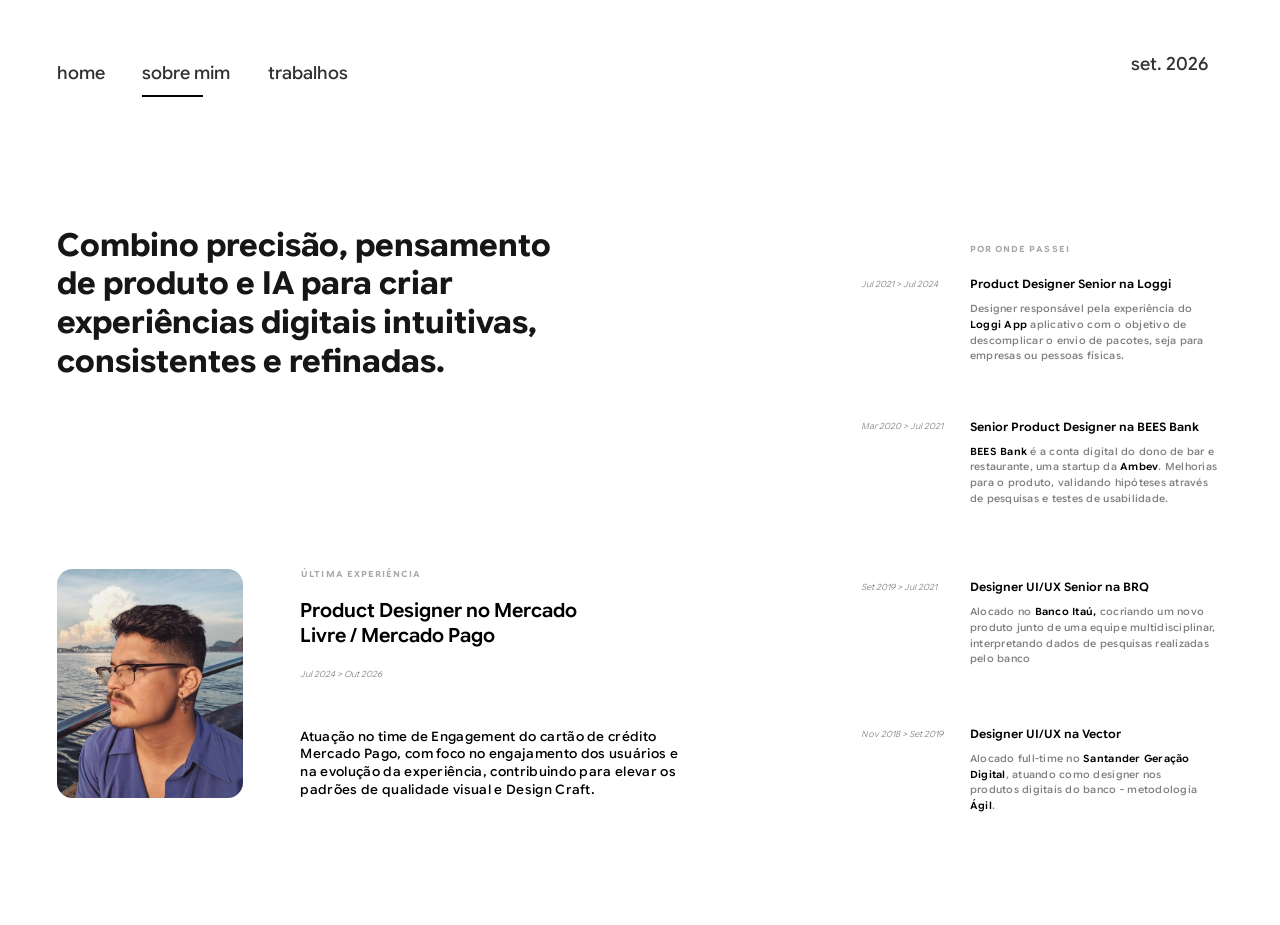
==== commit abe8c80a: "Atualizar case 01 com novos conteúdos, imagens e motion" ====
--- a/sobre-mim.html
+++ b/sobre-mim.html
@@ -17,13 +17,15 @@
     <link rel="preload" href="./assets/google-sans-flex-latin.woff2" as="font" type="font/woff2" crossorigin>
     <link rel="stylesheet" href="./styles.css">
     <link rel="stylesheet" href="./sobre-mim.css">
-    <link rel="stylesheet" href="./trabalhos.css">
+    <link rel="stylesheet" href="./trabalhos.css">
     <link rel="stylesheet" href="./trabalho-01.css">
     <link rel="stylesheet" href="./trabalho-02.css">
+    <link rel="stylesheet" href="./case-01-update.css?v=20261106-4">
     <script src="./intro.js" defer></script>
-    <script src="./pages.js" defer></script>
-    <script src="./case-gallery.js" defer></script>
-    <script src="./case-reveal.js" defer></script>
+    <script src="./pages.js?v=20261106-7" defer></script>
+    <script src="./case-gallery.js" defer></script>
+    <script src="./case-reveal.js?v=20261105-2" defer></script>
+    <script src="./case-01-motion.js?v=20261106-1" defer></script>
     <script src="./navigation.js" defer></script>
   </head>
   <body>
@@ -37,12 +39,12 @@
           </a>
           <a class="navigation-item" href="./trabalhos.html" data-node-id="432:752">trabalhos</a>
         </nav>
-        <time class="date" datetime="2026-10" data-node-id="432:754">out. 2026</time>
+        <time class="date" datetime="2026-09" data-node-id="432:754">set. 2026</time>
       </header>
 
       <main class="about-content" id="page-content">
         <section class="profile" aria-label="Sobre Rafael Fortes">
-          <h1 class="about-statement" data-intro="lines" data-node-id="432:763">Combino precisão, pensamento de produto e IA para criar experiências digitais intuitivas, consistentes e refinadas.</h1>
+          <h1 class="about-statement" data-intro="block" data-intro-reveal="80" data-node-id="432:763">Combino precisão, pensamento de produto e IA para criar experiências digitais intuitivas, consistentes e refinadas.</h1>
 
           <div class="profile-details">
             <div class="portrait" data-intro-reveal="1500" data-node-id="432:761">
--- a/styles.css
+++ b/styles.css
@@ -19,7 +19,13 @@
   --ink: #323232;
   --muted: #9a9a9a;
   --link: #3366ff;
-  --gutter: 4.4444444444vw;
+  --gutter: calc(4.4444444444 * var(--layout-unit));
+  --layout-unit: 1vw;
+}
+
+/* Keep text, images and spacing at the same scale above 1440px. */
+@media (min-width: 1440px) {
+  :root { --layout-unit: 14.4px; }
 }
 
 * { box-sizing: border-box; }
@@ -36,6 +42,9 @@
   -webkit-font-smoothing: antialiased;
 }
 
+/* Center the original desktop composition on larger monitors. */
+#app { max-width: 1440px; margin-inline: auto; }
+
 a { color: inherit; text-decoration: none; }
 button { font: inherit; }
 p, h1 { margin: 0; }
@@ -48,9 +57,9 @@
 /* The original Figma frame is 1440 × 1024. Desktop proportions follow it. */
 .home {
   display: grid;
-  grid-template-rows: 21.0416666667vw 25.5555555556vw minmax(10.5555555556vw, 1fr) 7.4366666667vw;
-  min-height: max(100svh, calc(71.1111111111vw - 1px));
-  padding-bottom: calc(6.5216666667vw - 1px);
+  grid-template-rows: calc(21.0416666667 * var(--layout-unit)) calc(25.5555555556 * var(--layout-unit)) minmax(calc(10.5555555556 * var(--layout-unit)), 1fr) calc(7.4366666667 * var(--layout-unit));
+  min-height: max(100svh, calc(71.1111111111 * var(--layout-unit) - 1px));
+  padding-bottom: calc(6.5216666667 * var(--layout-unit) - 1px);
   overflow: hidden;
 }
 
@@ -60,14 +69,14 @@
   display: flex;
   justify-content: space-between;
   align-items: flex-start;
-  padding: 4.8611111111vw var(--gutter) 0;
-  font-size: 1.411vw;
+  padding: calc(4.8611111111 * var(--layout-unit)) var(--gutter) 0;
+  font-size: calc(1.411 * var(--layout-unit));
   line-height: normal;
 }
 
 .navigation {
   display: flex;
-  gap: 2.9166666667vw;
+  gap: calc(2.9166666667 * var(--layout-unit));
   align-items: flex-start;
 }
 
@@ -93,10 +102,10 @@
 .navigation-item:not(.current)::after {
   content: "";
   position: absolute;
-  top: 2.5694444444vw;
+  top: calc(2.5694444444 * var(--layout-unit));
   left: 0;
-  width: 2.8472222222vw;
-  height: 0.1388888889vw;
+  width: calc(2.8472222222 * var(--layout-unit));
+  height: calc(0.1388888889 * var(--layout-unit));
   background: currentColor;
   transform: scaleX(0);
   transform-origin: right center;
@@ -114,15 +123,15 @@
 
 .active-underline {
   position: absolute;
-  top: 2.5694444444vw;
+  top: calc(2.5694444444 * var(--layout-unit));
   left: 0;
   display: block;
-  width: 2.8472222222vw;
-  height: 0.1388888889vw;
+  width: calc(2.8472222222 * var(--layout-unit));
+  height: calc(0.1388888889 * var(--layout-unit));
 }
 
 .date {
-  margin-top: -0.6944444444vw;
+  margin-top: calc(-0.6944444444 * var(--layout-unit));
   white-space: nowrap;
 }
 
@@ -132,12 +141,12 @@
   position: relative;
   font-optical-sizing: none;
   font-variation-settings: "opsz" 72, "GRAD" 0, "ROND" 0, "wdth" 100;
-  margin-left: -1.5277777778vw;
+  margin-left: calc(-1.5277777778 * var(--layout-unit));
   color: #000;
-  font-size: 23.8551388889vw;
+  font-size: calc(23.8551388889 * var(--layout-unit));
   font-weight: 600;
   line-height: 0.9075830975;
-  letter-spacing: -1.3376319444vw;
+  letter-spacing: calc(-1.3376319444 * var(--layout-unit));
   white-space: nowrap;
 }
 
@@ -195,7 +204,7 @@
 
 .expertise {
   margin-left: var(--gutter);
-  font-size: 1.5253472222vw;
+  font-size: calc(1.5253472222 * var(--layout-unit));
   line-height: normal;
 }
 
@@ -207,10 +216,10 @@
 }
 
 .name {
-  font-size: 2.3526388889vw;
+  font-size: calc(2.3526388889 * var(--layout-unit));
   font-weight: 600;
   line-height: normal;
-  letter-spacing: -0.1071736111vw;
+  letter-spacing: calc(-0.1071736111 * var(--layout-unit));
 }
 
 .contact {
@@ -218,18 +227,18 @@
   flex-direction: column;
   align-items: flex-start;
   align-self: start;
-  font-size: 1.1205555556vw;
+  font-size: calc(1.1205555556 * var(--layout-unit));
   font-style: normal;
   line-height: 1.2394645513;
 }
 
-.email { margin-top: 1.6022406684vw; }
+.email { margin-top: calc(1.6022406684 * var(--layout-unit)); }
 
 .linkedin {
-  margin-top: 1.8760681152vw;
+  margin-top: calc(1.8760681152 * var(--layout-unit));
   color: var(--link);
   font-family: "Montserrat", sans-serif;
-  font-size: 0.9930555556vw;
+  font-size: calc(0.9930555556 * var(--layout-unit));
   font-weight: 600;
   line-height: 1.1888111888;
   text-decoration: underline;
@@ -252,7 +261,7 @@
   .active-underline { top: 27px; width: 29px; height: 2px; }
   .navigation-item:not(.current)::after { top: 27px; width: 29px; height: 2px; }
   .date { margin-top: 0; font-size: 12px; }
-  .home h1 { margin-left: -1.5277777778vw; }
+  .home h1 { margin-left: calc(-1.5277777778 * var(--layout-unit)); }
 
   .expertise {
     max-width: 330px;
--- a/sobre-mim.css
+++ b/sobre-mim.css
@@ -1,23 +1,23 @@
 /* Desktop values follow the original 1440 × 1024 Figma frame. */
 .about-page {
-  min-height: max(100svh, calc(71.1111111111vw - 1px));
-  padding-bottom: calc(8.75vw - 1px);
+  min-height: max(100svh, calc(71.1111111111 * var(--layout-unit) - 1px));
+  padding-bottom: calc(8.75 * var(--layout-unit) - 1px);
 }
 
-.about-page .header { min-height: 7.5vw; }
+.about-page .header { min-height: calc(7.5 * var(--layout-unit)); }
 .about-page .navigation-item { color: var(--ink); }
-.about-page .active-underline { width: 4.7222222222vw; }
+.about-page .active-underline { width: calc(4.7222222222 * var(--layout-unit)); }
 
 .about-content {
   display: grid;
-  grid-template-columns: 48.6111111111vw 28.2638888889vw;
-  column-gap: 14.2361111111vw;
-  margin: 10.1388888889vw 3.75vw 0 var(--gutter);
+  grid-template-columns: calc(48.6111111111 * var(--layout-unit)) calc(28.2638888889 * var(--layout-unit));
+  column-gap: calc(14.2361111111 * var(--layout-unit));
+  margin: calc(10.1388888889 * var(--layout-unit)) calc(3.75 * var(--layout-unit)) 0 var(--gutter);
 }
 
 .profile {
   display: grid;
-  grid-template-rows: 26.8055555556vw auto;
+  grid-template-rows: calc(26.8055555556 * var(--layout-unit)) auto;
   align-content: start;
   min-width: 0;
 }
@@ -25,26 +25,26 @@
 .about-statement {
   position: relative;
   align-self: start;
-  width: 40.9027777778vw;
+  width: calc(40.9027777778 * var(--layout-unit));
   color: #161616;
-  font-size: 2.4875vw;
+  font-size: calc(2.4875 * var(--layout-unit));
   font-weight: 700;
-  line-height: 3.0208333333vw;
+  line-height: calc(3.0208333333 * var(--layout-unit));
 }
 
 .profile-details {
   display: grid;
-  grid-template-columns: 14.5270138889vw 29.5833333333vw;
-  column-gap: 4.5007638889vw;
+  grid-template-columns: calc(14.5270138889 * var(--layout-unit)) calc(29.5833333333 * var(--layout-unit));
+  column-gap: calc(4.5007638889 * var(--layout-unit));
   align-items: start;
 }
 
 .portrait {
   position: relative;
-  width: 14.5270138889vw;
-  height: 17.9166666667vw;
+  width: calc(14.5270138889 * var(--layout-unit));
+  height: calc(17.9166666667 * var(--layout-unit));
   overflow: hidden;
-  border-radius: 1.2105555556vw;
+  border-radius: calc(1.2105555556 * var(--layout-unit));
 }
 
 .portrait img {
@@ -59,88 +59,88 @@
 .section-label {
   margin: 0;
   color: #a8a8a8;
-  font-size: 0.6671527778vw;
+  font-size: calc(0.6671527778 * var(--layout-unit));
   font-weight: 700;
-  line-height: 0.8333333333vw;
-  letter-spacing: 0.0833888889vw;
+  line-height: calc(0.8333333333 * var(--layout-unit));
+  letter-spacing: calc(0.0833888889 * var(--layout-unit));
   text-transform: uppercase;
 }
 
-.latest-experience .section-label { margin-left: 0.0694444444vw; }
+.latest-experience .section-label { margin-left: calc(0.0694444444 * var(--layout-unit)); }
 
 .latest-experience h2 {
-  width: 23.359375vw;
-  margin: 1.5534722222vw 0 0;
+  width: calc(23.359375 * var(--layout-unit));
+  margin: calc(1.5534722222 * var(--layout-unit)) 0 0;
   color: #000;
-  font-size: 1.5348611111vw;
+  font-size: calc(1.5348611111 * var(--layout-unit));
   font-weight: 600;
-  line-height: 1.9184027778vw;
+  line-height: calc(1.9184027778 * var(--layout-unit));
 }
 
 .experience-period {
   color: #7e7e7e;
-  font-size: 0.6671527778vw;
+  font-size: calc(0.6671527778 * var(--layout-unit));
   font-style: italic;
   font-weight: 200;
-  line-height: 0.8895138889vw;
+  line-height: calc(0.8895138889 * var(--layout-unit));
   white-space: nowrap;
 }
 
 .latest-period {
-  margin-top: 1.5840277778vw;
-  line-height: 0.8485416667vw;
+  margin-top: calc(1.5840277778 * var(--layout-unit));
+  line-height: calc(0.8485416667 * var(--layout-unit));
 }
 
 .latest-description {
-  margin-top: 3.7736111111vw;
+  margin-top: calc(3.7736111111 * var(--layout-unit));
   color: #000;
-  font-size: 1.0159027778vw;
-  line-height: 1.3707638889vw;
-  letter-spacing: 0.0248333333vw;
+  font-size: calc(1.0159027778 * var(--layout-unit));
+  line-height: calc(1.3707638889 * var(--layout-unit));
+  letter-spacing: calc(0.0248333333 * var(--layout-unit));
 }
 
-.career-history { padding-top: 1.4583333333vw; }
-.career-history > .section-label { margin-left: 8.4722222222vw; }
+.career-history { padding-top: calc(1.4583333333 * var(--layout-unit)); }
+.career-history > .section-label { margin-left: calc(8.4722222222 * var(--layout-unit)); }
 
 .career-list {
-  margin: 1.3902777778vw 0 0;
+  margin: calc(1.3902777778 * var(--layout-unit)) 0 0;
   padding: 0;
   list-style: none;
 }
 
 .career-item {
   display: grid;
-  grid-template-columns: 8.4722222222vw 19.7916666667vw;
+  grid-template-columns: calc(8.4722222222 * var(--layout-unit)) calc(19.7916666667 * var(--layout-unit));
   align-items: start;
-  min-height: 11.11875vw;
+  min-height: calc(11.11875 * var(--layout-unit));
 }
 
-.career-item:nth-child(2) { min-height: 12.5645833333vw; }
-.career-item:nth-child(3) { min-height: 11.4527777778vw; }
+.career-item:nth-child(2) { min-height: calc(12.5645833333 * var(--layout-unit)); }
+.career-item:nth-child(3) { min-height: calc(11.4527777778 * var(--layout-unit)); }
 .career-item:last-child { min-height: 0; }
-.career-item > .experience-period { padding-top: 0.484375vw; }
+.career-item > .experience-period { padding-top: calc(0.484375 * var(--layout-unit)); }
 
 .career-details h3 {
   display: flex;
   align-items: center;
-  min-height: 1.7790277778vw;
+  min-height: calc(1.7790277778 * var(--layout-unit));
   margin: 0;
   color: #000;
-  font-size: 0.9117361111vw;
+  font-size: calc(0.9117361111 * var(--layout-unit));
   font-weight: 600;
   line-height: normal;
 }
 
 .career-details > p {
-  margin-top: 0.4445138889vw;
+  margin-top: calc(0.4445138889 * var(--layout-unit));
   color: #7e7e7e;
   font-size: 10px;
-  line-height: 1.2230555556vw;
-  letter-spacing: 0.0203819444vw;
+  line-height: calc(1.2230555556 * var(--layout-unit));
+  letter-spacing: calc(0.0203819444 * var(--layout-unit));
 }
 
 .career-details strong { color: #000; font-weight: 600; }
-.career-item:last-child .career-details > p { max-width: 18.235vw; }
+.career-item:last-child .career-details > p { max-width: calc(18.235 * var(--layout-unit)); }
 
 @media (max-width: 1050px) {
   .about-page { padding-bottom: 64px; }
--- a/trabalhos.css
+++ b/trabalhos.css
@@ -1,11 +1,11 @@
 .work-page {
-  min-height: max(100svh, calc(71.1111111111vw - 1px));
-  padding-bottom: 15.6944444444vw;
+  min-height: max(100svh, calc(71.1111111111 * var(--layout-unit) - 1px));
+  padding-bottom: calc(15.6944444444 * var(--layout-unit));
 }
 
-.work-page .header { min-height: 7.5vw; }
+.work-page .header { min-height: calc(7.5 * var(--layout-unit)); }
 .work-page .navigation-item { color: var(--ink); }
-.work-page .active-underline { width: 4.7222222222vw; }
+.work-page .active-underline { width: calc(4.7222222222 * var(--layout-unit)); }
 
 .visually-hidden {
   position: absolute;
@@ -21,9 +21,9 @@
 
 .works-grid {
   display: grid;
-  grid-template-columns: repeat(3, 19.9305555556vw);
-  column-gap: 2.7777777778vw;
-  margin: 6.4583333333vw var(--gutter) 0 4.1666666667vw;
+  grid-template-columns: repeat(3, calc(19.9305555556 * var(--layout-unit)));
+  column-gap: calc(2.7777777778 * var(--layout-unit));
+  margin: calc(6.4583333333 * var(--layout-unit)) var(--gutter) 0 calc(4.1666666667 * var(--layout-unit));
 }
 
 .work-card { min-width: 0; }
@@ -31,10 +31,10 @@
 .work-cover {
   display: block;
   position: relative;
-  width: 19.9305555556vw;
-  height: 26.5277777778vw;
+  width: calc(19.9305555556 * var(--layout-unit));
+  height: calc(26.5277777778 * var(--layout-unit));
   overflow: hidden;
-  border-radius: 1.1111111111vw;
+  border-radius: calc(1.1111111111 * var(--layout-unit));
 }
 
 .work-cover > img { position: absolute; max-width: none; }
@@ -52,54 +52,54 @@
 
 .work-soon {
   position: absolute;
-  right: 1.4583333333vw;
-  bottom: 0.9027777778vw;
+  right: calc(1.4583333333 * var(--layout-unit));
+  bottom: calc(0.9027777778 * var(--layout-unit));
   color: #fff;
-  font-size: 1.2569444444vw;
+  font-size: calc(1.2569444444 * var(--layout-unit));
   font-weight: 600;
-  line-height: 1.5972222222vw;
+  line-height: calc(1.5972222222 * var(--layout-unit));
 }
 
 .work-copy {
   display: flow-root;
-  margin-top: 2.2222222222vw;
+  margin-top: calc(2.2222222222 * var(--layout-unit));
   color: #000;
 }
 
-.work-card:first-child .work-copy { padding-left: 0.2777777778vw; }
+.work-card:first-child .work-copy { padding-left: calc(0.2777777778 * var(--layout-unit)); }
 .work-card.is-soon .work-copy { opacity: 0.4; }
 
 .work-number,
 .work-title {
   margin: 0;
-  font-size: 1.5348611111vw;
+  font-size: calc(1.5348611111 * var(--layout-unit));
   font-weight: 600;
-  line-height: 1.9444444444vw;
+  line-height: calc(1.9444444444 * var(--layout-unit));
 }
 
 .work-title {
-  width: 19.6527777778vw;
-  min-height: 3.8888888889vw;
-  margin-top: 1.6666666667vw;
+  width: calc(19.6527777778 * var(--layout-unit));
+  min-height: calc(3.8888888889 * var(--layout-unit));
+  margin-top: calc(1.6666666667 * var(--layout-unit));
 }
 
-.work-card:last-child .work-title { width: 17.7083333333vw; }
+.work-card:last-child .work-title { width: calc(17.7083333333 * var(--layout-unit)); }
 
 .work-meta {
-  margin-top: 1.25vw;
-  font-size: 0.9117361111vw;
-  line-height: 1.1111111111vw;
+  margin-top: calc(1.25 * var(--layout-unit));
+  font-size: calc(0.9117361111 * var(--layout-unit));
+  line-height: calc(1.1111111111 * var(--layout-unit));
   white-space: pre;
 }
 
 .work-divider {
   display: block;
-  width: 19.5138888889vw;
-  height: 0.0694444444vw;
-  margin-top: 2.7430555556vw;
+  width: calc(19.5138888889 * var(--layout-unit));
+  height: calc(0.0694444444 * var(--layout-unit));
+  margin-top: calc(2.7430555556 * var(--layout-unit));
 }
 
-.work-card:first-child .work-divider { margin-left: 0.2083333333vw; }
+.work-card:first-child .work-divider { margin-left: calc(0.2083333333 * var(--layout-unit)); }
 
 @media (max-width: 1050px) {
   .work-page { padding-bottom: 64px; }
--- a/trabalho-01.css
+++ b/trabalho-01.css
@@ -1,43 +1,48 @@
 /* Case 01: proportions from the 1440 × 5414 Figma frame. */
 .case-page { position: relative; overflow: clip; color: #161616; }
-.case-page .header { position: absolute; inset: 0 0 auto; z-index: 2; color: #fff; }
+/* Full-width hero background, with the same centered 1440px content. */
+#app.case-page { max-width: none; }
+.case-page .header { position: absolute; inset: 0 0 auto; z-index: 2; max-width: 1440px; margin-inline: auto; color: #fff; }
+.case-content { display: grid; grid-template-columns: minmax(0, 1fr) min(100%, 1440px) minmax(0, 1fr); }
+.case-content > * { grid-column: 2; min-width: 0; }
+.case-content > .case-hero { grid-column: 1 / -1; }
 .case-page .navigation-item,
 .case-page .navigation-item.current,
 .case-page .navigation-item:not(.current):hover { color: #fff; }
-.case-page .active-underline { width: 4.7222222222vw; filter: brightness(0) invert(1); }
+.case-page .active-underline { width: calc(4.7222222222 * var(--layout-unit)); filter: brightness(0) invert(1); }
 .case-content:focus { outline: none; }
 .case-reveal-pending { opacity: 0; transform: translate3d(0, 24px, 0); }
-.case-hero { position: relative; height: 61.6666666667vw; overflow: hidden; background: #0b182b; color: #fff; }
+.case-hero { position: relative; height: calc(61.6666666667 * var(--layout-unit)); overflow: hidden; background: #0b182b; color: #fff; }
 .case-hero-image { position: absolute; inset: 0; width: 100%; height: 100%; object-fit: cover; opacity: .23; filter: blur(12px); }
-.case-hero-copy { position: relative; padding: 14.7916666667vw 4.8611111111vw 0; }
-.case-number { font-size: 4.1666666667vw; font-weight: 700; line-height: 5.1015472412vw; }
-.case-hero h1 { max-width: 64.8611111111vw; margin-top: 5.870675vw; color: #fff; font-size: 3.7457638889vw; font-weight: 600; line-height: 4.5488888889vw; }
-.case-meta { margin-top: 5.8998277vw; font-size: 1.2152777778vw; line-height: 1.5277777778vw; }
-.case-aside h2 { margin: 0; font-size: 1.3888888889vw; font-weight: 600; line-height: 1.7361111111vw; }
-.case-aside > p { margin-top: 1.6666666667vw; color: #979797; font-size: 1.3888888889vw; font-weight: 600; line-height: 1.7361111111vw; }
-.case-large-copy { color: #161616; font-size: 2.4875vw; font-weight: 500; line-height: 3.0208333333vw; }
-.case-challenge { display: grid; grid-template-columns: 17.3940849304vw 1fr; gap: 9.8281372918vw; margin-inline: 11.25vw 7.5694444444vw; padding-block: 18.3333333333vw 16.6666666667vw; }
-.case-experience { display: grid; grid-template-columns: 54.7222222222vw 1fr; border-top: 1px solid #f5f5f5; }
+.case-hero-copy { position: relative; max-width: 1440px; margin-inline: auto; padding: calc(14.7916666667 * var(--layout-unit)) calc(4.8611111111 * var(--layout-unit)) 0; }
+.case-number { font-size: calc(4.1666666667 * var(--layout-unit)); font-weight: 700; line-height: calc(5.1015472412 * var(--layout-unit)); }
+.case-hero h1 { max-width: calc(64.8611111111 * var(--layout-unit)); margin-top: calc(5.870675 * var(--layout-unit)); color: #fff; font-size: calc(3.7457638889 * var(--layout-unit)); font-weight: 600; line-height: calc(4.5488888889 * var(--layout-unit)); }
+.case-meta { margin-top: calc(5.8998277 * var(--layout-unit)); font-size: calc(1.2152777778 * var(--layout-unit)); line-height: calc(1.5277777778 * var(--layout-unit)); }
+.case-aside h2 { margin: 0; font-size: calc(1.3888888889 * var(--layout-unit)); font-weight: 600; line-height: calc(1.7361111111 * var(--layout-unit)); }
+.case-aside > p { margin-top: calc(1.6666666667 * var(--layout-unit)); color: #979797; font-size: calc(1.3888888889 * var(--layout-unit)); font-weight: 600; line-height: calc(1.7361111111 * var(--layout-unit)); }
+.case-large-copy { color: #161616; font-size: calc(2.4875 * var(--layout-unit)); font-weight: 500; line-height: calc(3.0208333333 * var(--layout-unit)); }
+.case-challenge { display: grid; grid-template-columns: calc(17.3940849304 * var(--layout-unit)) 1fr; gap: calc(9.8281372918 * var(--layout-unit)); margin-inline: calc(11.25 * var(--layout-unit)) calc(7.5694444444 * var(--layout-unit)); padding-block: calc(18.3333333333 * var(--layout-unit)) calc(16.6666666667 * var(--layout-unit)); }
+.case-experience { display: grid; grid-template-columns: calc(54.7222222222 * var(--layout-unit)) 1fr; border-top: 1px solid #f5f5f5; }
 .case-experience-image { display: block; width: 100%; height: auto; }
-.case-experience-copy { display: flex; flex-direction: column; justify-content: space-between; padding: 6.0416666667vw 6.3194444444vw 0 4.5138888889vw; }
-.case-experience-description { margin-bottom: -.3472222222vw; font-size: 1.9097222222vw; font-weight: 500; line-height: 2.3333333333vw; }
-.case-mechanics { display: grid; grid-template-columns: 18.8888888889vw minmax(0, 1fr); gap: 5.4166666667vw; margin: 17.0138888889vw 5.625vw 0 12.7083333333vw; }
-.case-mechanics .case-aside { padding-top: .1388888889vw; }
-.case-large-copy > p + p { margin-top: 3.0208333333vw; }
-.case-stats { display: grid; grid-template-columns: repeat(3, 14.5486111111vw); margin: 8.3333333333vw 0 0 .8333333333vw; }
+.case-experience-copy { display: flex; flex-direction: column; justify-content: space-between; padding: calc(6.0416666667 * var(--layout-unit)) calc(6.3194444444 * var(--layout-unit)) 0 calc(4.5138888889 * var(--layout-unit)); }
+.case-experience-description { margin-bottom: calc(-.3472222222 * var(--layout-unit)); font-size: calc(1.9097222222 * var(--layout-unit)); font-weight: 500; line-height: calc(2.3333333333 * var(--layout-unit)); }
+.case-mechanics { display: grid; grid-template-columns: calc(18.8888888889 * var(--layout-unit)) minmax(0, 1fr); gap: calc(5.4166666667 * var(--layout-unit)); margin: calc(17.0138888889 * var(--layout-unit)) calc(5.625 * var(--layout-unit)) 0 calc(12.7083333333 * var(--layout-unit)); }
+.case-mechanics .case-aside { padding-top: calc(.1388888889 * var(--layout-unit)); }
+.case-large-copy > p + p { margin-top: calc(3.0208333333 * var(--layout-unit)); }
+.case-stats { display: grid; grid-template-columns: repeat(3, calc(14.5486111111 * var(--layout-unit))); margin: calc(8.3333333333 * var(--layout-unit)) 0 0 calc(.8333333333 * var(--layout-unit)); }
 .case-stats > div { display: flex; flex-direction: column-reverse; justify-content: flex-end; }
-.case-stats dd { margin: 0; color: #000; font-size: 5.5555555556vw; font-weight: 600; line-height: 6.875vw; }
-.case-stats dt { margin-top: .8333333333vw; color: #979797; font-size: 1.8055555556vw; line-height: 2.2222222222vw; }
-.case-badges { display: flex; align-items: center; justify-content: space-between; width: 49.7222222222vw; height: 12.026648vw; margin-top: 8.3414713542vw; margin-left: .2083333333vw; }
+.case-stats dd { margin: 0; color: #000; font-size: calc(5.5555555556 * var(--layout-unit)); font-weight: 600; line-height: calc(6.875 * var(--layout-unit)); }
+.case-stats dt { margin-top: calc(.8333333333 * var(--layout-unit)); color: #979797; font-size: calc(1.8055555556 * var(--layout-unit)); line-height: calc(2.2222222222 * var(--layout-unit)); }
+.case-badges { display: flex; align-items: center; justify-content: space-between; width: calc(49.7222222222 * var(--layout-unit)); height: calc(12.026648 * var(--layout-unit)); margin-top: calc(8.3414713542 * var(--layout-unit)); margin-left: calc(.2083333333 * var(--layout-unit)); }
 .case-badges img { display: block; height: auto; }
-.badge-paper { width: 9.0070833333vw; }
-.badge-balloon { width: 7.3811611111vw; }
-.badge-plane { width: 10.6330027778vw; }
-.badge-rocket { width: 10.2716869444vw; }
-.case-gallery { display: grid; grid-template-columns: 28.8194444444vw minmax(0, 1fr); height: 83.3333333333vw; margin: 16.298529vw 0 0 3.1944444444vw; padding: 11.0416666667vw 0 0 10.2083333333vw; overflow: hidden; border-radius: 4.8611111111vw; background: #f7f7f7; }
-.case-gallery-controls h2 { margin: 0; color: #000; font-size: 3.7457638889vw; font-weight: 600; line-height: 4.8611111111vw; }
-.case-gallery-count { margin-top: .8333333333vw; color: #000; font-size: 1.5348611111vw; font-weight: 600; line-height: 1.9444444444vw; }
-.case-gallery-arrows { display: flex; gap: .9722222222vw; margin: 2.2222222222vw 0 0 .3472222222vw; }
+.badge-paper { width: calc(9.0070833333 * var(--layout-unit)); }
+.badge-balloon { width: calc(7.3811611111 * var(--layout-unit)); }
+.badge-plane { width: calc(10.6330027778 * var(--layout-unit)); }
+.badge-rocket { width: calc(10.2716869444 * var(--layout-unit)); }
+.case-gallery { display: grid; grid-template-columns: calc(28.8194444444 * var(--layout-unit)) minmax(0, 1fr); height: calc(83.3333333333 * var(--layout-unit)); margin: calc(16.298529 * var(--layout-unit)) 0 0 calc(3.1944444444 * var(--layout-unit)); padding: calc(11.0416666667 * var(--layout-unit)) 0 0 calc(10.2083333333 * var(--layout-unit)); overflow: hidden; border-radius: calc(4.8611111111 * var(--layout-unit)); background: #f7f7f7; }
+.case-gallery-controls h2 { margin: 0; color: #000; font-size: calc(3.7457638889 * var(--layout-unit)); font-weight: 600; line-height: calc(4.8611111111 * var(--layout-unit)); }
+.case-gallery-count { margin-top: calc(.8333333333 * var(--layout-unit)); color: #000; font-size: calc(1.5348611111 * var(--layout-unit)); font-weight: 600; line-height: calc(1.9444444444 * var(--layout-unit)); }
+.case-gallery-arrows { display: flex; gap: calc(.9722222222 * var(--layout-unit)); margin: calc(2.2222222222 * var(--layout-unit)) 0 0 calc(.3472222222 * var(--layout-unit)); }
 .case-gallery-arrows button { display: grid; place-items: center; width: 38px; height: 38px; padding: 0; border: 0; border-radius: 7px; background: transparent; cursor: pointer; }
 .case-gallery-arrows button:disabled { cursor: default; }
 .case-gallery-arrows img { display: block; }
@@ -46,22 +51,22 @@
 .case-gallery-arrows button:disabled .gallery-arrow-disabled { display: block; }
 .case-gallery-arrows button:focus-visible,
 .case-screen-viewport:focus-visible { outline: 2px solid var(--link); outline-offset: 5px; }
-.case-screen-viewport { min-width: 0; align-self: start; margin-top: 1.6666666667vw; overflow-x: auto; overscroll-behavior-x: contain; scrollbar-width: none; scroll-snap-type: x mandatory; cursor: grab; }
+.case-screen-viewport { min-width: 0; align-self: start; margin-top: calc(1.6666666667 * var(--layout-unit)); overflow-x: auto; overscroll-behavior-x: contain; scrollbar-width: none; scroll-snap-type: x mandatory; cursor: grab; }
 .case-screen-viewport::-webkit-scrollbar { display: none; }
 .case-screen-viewport.is-dragging { cursor: grabbing; scroll-snap-type: none; user-select: none; }
-.case-screen-track { display: flex; gap: 8.3333333333vw; }
-.case-screen-track::after { content: ""; flex: 0 0 max(0px, calc(100% - 33.3333333333vw)); }
-.case-screen { flex: 0 0 25vw; min-width: 0; margin: 0; scroll-snap-align: start; opacity: .2; transition: opacity 420ms ease; }
+.case-screen-track { display: flex; gap: calc(8.3333333333 * var(--layout-unit)); }
+.case-screen-track::after { content: ""; flex: 0 0 max(0px, calc(100% - calc(33.3333333333 * var(--layout-unit)))); }
+.case-screen { flex: 0 0 calc(25 * var(--layout-unit)); min-width: 0; margin: 0; scroll-snap-align: start; opacity: .2; transition: opacity 420ms ease; }
 .case-screen.is-active { opacity: 1; }
-.case-screen figcaption { margin-bottom: 2.2222222222vw; font-size: 1.3888888889vw; font-weight: 500; line-height: 1.7361111111vw; }
-.case-screen img { display: block; width: 100%; height: auto; border-radius: 1.3888888889vw; }
-.case-footer { min-height: 43.1944444444vw; margin-inline: 3.1944444444vw; padding-block: 7.7777777778vw 7.6388888889vw; }
-.case-footer-edition { font-size: 1.1111111111vw; line-height: 1.3888888889vw; }
-.case-footer h2 { margin: 1.6666666667vw 0 0; color: #000; font-size: 3.7457638889vw; font-weight: 600; line-height: 4.0277777778vw; }
-.case-footer-bottom { display: flex; align-items: flex-end; justify-content: space-between; gap: 3.8888888889vw; margin-top: 11.1111111111vw; }
-.case-footer-signature { font-size: 2.2222222222vw; line-height: 2.7777777778vw; letter-spacing: -.0694444444vw; }
+.case-screen figcaption { margin-bottom: calc(2.2222222222 * var(--layout-unit)); font-size: calc(1.3888888889 * var(--layout-unit)); font-weight: 500; line-height: calc(1.7361111111 * var(--layout-unit)); }
+.case-screen img { display: block; width: 100%; height: auto; border-radius: calc(1.3888888889 * var(--layout-unit)); }
+.case-footer { min-height: calc(43.1944444444 * var(--layout-unit)); margin-inline: calc(3.1944444444 * var(--layout-unit)); padding-block: calc(7.7777777778 * var(--layout-unit)) calc(7.6388888889 * var(--layout-unit)); }
+.case-footer-edition { font-size: calc(1.1111111111 * var(--layout-unit)); line-height: calc(1.3888888889 * var(--layout-unit)); }
+.case-footer h2 { margin: calc(1.6666666667 * var(--layout-unit)) 0 0; color: #000; font-size: calc(3.7457638889 * var(--layout-unit)); font-weight: 600; line-height: calc(4.0277777778 * var(--layout-unit)); }
+.case-footer-bottom { display: flex; align-items: flex-end; justify-content: space-between; gap: calc(3.8888888889 * var(--layout-unit)); margin-top: calc(11.1111111111 * var(--layout-unit)); }
+.case-footer-signature { font-size: calc(2.2222222222 * var(--layout-unit)); line-height: calc(2.7777777778 * var(--layout-unit)); letter-spacing: calc(-.0694444444 * var(--layout-unit)); }
 .case-footer-signature > p + p { color: #979797; }
-.case-footer-contact { display: flex; align-items: baseline; gap: 3.8888888889vw; padding-bottom: .2083333333vw; font-size: 1.1111111111vw; line-height: 1.3888888889vw; font-style: normal; white-space: nowrap; }
+.case-footer-contact { display: flex; align-items: baseline; gap: calc(3.8888888889 * var(--layout-unit)); padding-bottom: calc(.2083333333 * var(--layout-unit)); font-size: calc(1.1111111111 * var(--layout-unit)); line-height: calc(1.3888888889 * var(--layout-unit)); font-style: normal; white-space: nowrap; }
 .case-footer-contact a:last-child { color: #3366ff; text-decoration: underline; text-underline-position: from-font; }
 @media (max-width: 1050px) {
   .case-footer { min-height: 0; padding-block: 80px; }
@@ -90,7 +95,7 @@
   .case-hero-image { object-position: 55% center; }
   .case-hero-copy { padding: 150px var(--gutter) 72px; }
   .case-number { font-size: 48px; line-height: 58px; }
-  .case-hero h1 { max-width: 560px; margin-top: 56px; font-size: clamp(31px, 6.8vw, 45px); line-height: 1.2; }
+  .case-hero h1 { max-width: 560px; margin-top: 56px; font-size: clamp(31px, calc(6.8 * var(--layout-unit)), 45px); line-height: 1.2; }
   .case-meta { margin-top: 48px; font-size: 12px; line-height: 18px; }
   .case-challenge { display: block; padding-block: 80px; }
   .case-challenge .case-aside { max-width: 280px; margin-bottom: 36px; }
@@ -113,8 +118,8 @@
   .case-gallery-arrows { position: absolute; right: 0; bottom: 0; gap: 12px; margin: 0; }
   .case-screen-viewport { margin: 36px 0 0 24px; }
   .case-screen-track { gap: 24px; }
-  .case-screen-track::after { flex-basis: max(0px, calc(100% - min(76vw, 360px) - 24px)); }
-  .case-screen { flex-basis: min(76vw, 360px); }
+  .case-screen-track::after { flex-basis: max(0px, calc(100% - min(calc(76 * var(--layout-unit)), 360px) - 24px)); }
+  .case-screen { flex-basis: min(calc(76 * var(--layout-unit)), 360px); }
   .case-screen figcaption { margin-bottom: 20px; font-size: 16px; line-height: 22px; }
   .case-screen img { border-radius: 20px; }
   .case-footer { margin-inline: var(--gutter); padding-block: 64px 48px; }
--- a/trabalho-02.css
+++ b/trabalho-02.css
@@ -1,57 +1,57 @@
 /* Case 02: original Figma frame, 1440 × 7243. */
 .case-02 { color: #000; }
 .case-02 .case-hero { background: #0d0d0d; }
-.case-02 .case-hero-image { opacity: .2; filter: none; border-radius: 1.1111111111vw; }
-.case-02 .case-number { font-size: 4.2497222222vw; line-height: 5.1608333333vw; }
-.case-02 .case-hero h1 { max-width: 82.3611111111vw; margin-top: 5.8113888889vw; }
-.case-02 .case-meta { margin-top: 5.9027777778vw; font-size: 1.2450694444vw; font-weight: 500; line-height: 1.5277777778vw; white-space: pre-wrap; }
+.case-02 .case-hero-image { opacity: .2; filter: none; border-radius: calc(1.1111111111 * var(--layout-unit)); }
+.case-02 .case-number { font-size: calc(4.2497222222 * var(--layout-unit)); line-height: calc(5.1608333333 * var(--layout-unit)); }
+.case-02 .case-hero h1 { max-width: calc(82.3611111111 * var(--layout-unit)); margin-top: calc(5.8113888889 * var(--layout-unit)); }
+.case-02 .case-meta { margin-top: calc(5.9027777778 * var(--layout-unit)); font-size: calc(1.2450694444 * var(--layout-unit)); font-weight: 500; line-height: calc(1.5277777778 * var(--layout-unit)); white-space: pre-wrap; }
 .case-02 .case-large-copy { color: #000; }
-.case-02 .case-challenge { grid-template-columns: 17.3940849304vw minmax(0, 1fr); gap: 9.8281372918vw; margin-inline: 11.25vw 12.7777777778vw; padding-block: 18.0555555556vw 18.0555555556vw; }
-.case-02 .case-challenge .case-aside > p { margin-top: 1.7810416667vw; }
-.case-02 .case-challenge .case-large-copy { line-height: 3.2291666667vw; }
-.case-02 .case-challenge .case-large-copy > p + p { margin-top: 3.2291666667vw; }
-.case02-rule { position: relative; height: 0; margin-inline: .1388888889vw; }
+.case-02 .case-challenge { grid-template-columns: calc(17.3940849304 * var(--layout-unit)) minmax(0, 1fr); gap: calc(9.8281372918 * var(--layout-unit)); margin-inline: calc(11.25 * var(--layout-unit)) calc(12.7777777778 * var(--layout-unit)); padding-block: calc(18.0555555556 * var(--layout-unit)) calc(18.0555555556 * var(--layout-unit)); }
+.case-02 .case-challenge .case-aside > p { margin-top: calc(1.7810416667 * var(--layout-unit)); }
+.case-02 .case-challenge .case-large-copy { line-height: calc(3.2291666667 * var(--layout-unit)); }
+.case-02 .case-challenge .case-large-copy > p + p { margin-top: calc(3.2291666667 * var(--layout-unit)); }
+.case02-rule { position: relative; height: 0; margin-inline: calc(.1388888889 * var(--layout-unit)); }
 .case02-rule::after { position: absolute; inset: 0 0 auto; height: 1px; background: url("./assets/trabalho-02/section-divider.svg") center / 100% 1px no-repeat; content: ""; }
-.case02-opportunity { display: grid; grid-template-columns: 54.7222222222vw minmax(0, 1fr); padding-bottom: 5.9722222222vw; }
-.case02-opportunity-image { display: block; width: 100%; height: 45.4166666667vw; object-fit: cover; border-radius: 1.1111111111vw; }
-.case02-opportunity-copy { display: flex; flex-direction: column; justify-content: space-between; min-width: 0; padding: 6.1111111111vw 6.3194444444vw 0 4.5138888889vw; }
-.case02-opportunity .case-aside { max-width: 20.2777777778vw; }
+.case02-opportunity { display: grid; grid-template-columns: calc(54.7222222222 * var(--layout-unit)) minmax(0, 1fr); padding-bottom: calc(5.9722222222 * var(--layout-unit)); }
+.case02-opportunity-image { display: block; width: 100%; height: calc(45.4166666667 * var(--layout-unit)); object-fit: cover; border-radius: calc(1.1111111111 * var(--layout-unit)); }
+.case02-opportunity-copy { display: flex; flex-direction: column; justify-content: space-between; min-width: 0; padding: calc(6.1111111111 * var(--layout-unit)) calc(6.3194444444 * var(--layout-unit)) 0 calc(4.5138888889 * var(--layout-unit)); }
+.case02-opportunity .case-aside { max-width: calc(20.2777777778 * var(--layout-unit)); }
 .case-02 .case02-opportunity .case-aside > p,
 .case02-experience .case-aside > p,
 .case02-principles .case-aside > p { font-weight: 500; }
-.case02-opportunity-description { font-size: 1.8377083333vw; font-weight: 500; line-height: 2.36vw; }
-.case02-experience { display: grid; grid-template-columns: 18.8888888889vw minmax(0, 1fr); gap: 5.4166666667vw; margin-inline: 12.7083333333vw 7.3611111111vw; padding-block: 18.0555555556vw; }
-.case02-experience .case-aside { padding-top: .1388888889vw; }
-.case02-opportunity-reverse { grid-template-columns: minmax(0, 1fr) 54.7222222222vw; }
-.case02-opportunity-reverse .case02-opportunity-copy { padding-inline: 6.3194444444vw 4.5138888889vw; }
-.case02-principles { padding: 8.3333333333vw 0 12.5vw; margin-inline: 6.3194444444vw 13.8888888889vw; }
+.case02-opportunity-description { font-size: calc(1.8377083333 * var(--layout-unit)); font-weight: 500; line-height: calc(2.36 * var(--layout-unit)); }
+.case02-experience { display: grid; grid-template-columns: calc(18.8888888889 * var(--layout-unit)) minmax(0, 1fr); gap: calc(5.4166666667 * var(--layout-unit)); margin-inline: calc(12.7083333333 * var(--layout-unit)) calc(7.3611111111 * var(--layout-unit)); padding-block: calc(18.0555555556 * var(--layout-unit)); }
+.case02-experience .case-aside { padding-top: calc(.1388888889 * var(--layout-unit)); }
+.case02-opportunity-reverse { grid-template-columns: minmax(0, 1fr) calc(54.7222222222 * var(--layout-unit)); }
+.case02-opportunity-reverse .case02-opportunity-copy { padding-inline: calc(6.3194444444 * var(--layout-unit)) calc(4.5138888889 * var(--layout-unit)); }
+.case02-principles { padding: calc(8.3333333333 * var(--layout-unit)) 0 calc(12.5 * var(--layout-unit)); margin-inline: calc(6.3194444444 * var(--layout-unit)) calc(13.8888888889 * var(--layout-unit)); }
 .case02-principles-title,
-.case02-comparison-title { margin: 0; font-size: 3.7660416667vw; font-weight: 600; line-height: 4.4791666667vw; }
-.case02-principles-grid { display: grid; grid-template-columns: 17.5vw minmax(0, 1fr); gap: 5.5555555556vw; margin-top: 7.7083333333vw; }
-.case02-principles .case-aside h3 { margin: 0; font-size: 1.3888888889vw; font-weight: 600; line-height: 1.7361111111vw; }
-.case02-principles-lead { max-width: 55.625vw; }
-.case02-principles-detail { margin-top: 5.7986111111vw; font-size: 1.8377083333vw; font-weight: 400; line-height: 2.36vw; }
-.case02-principles-detail p + p { margin-top: 2.36vw; }
-.case02-ai-card { display: flex; align-items: center; gap: 1.7361111111vw; width: 46.8055555556vw; min-height: 16.25vw; margin-top: 5.9027777778vw; padding: 1.5277777778vw 2.9861111111vw; border: 1px solid #e4e4e4; border-radius: 0 3.75vw 3.75vw; }
-.case02-ai-card > img { flex: 0 0 13.1944444444vw; width: 13.1944444444vw; height: 13.1944444444vw; object-fit: contain; }
-.case02-ai-card > div { width: 24.4444444444vw; min-width: 0; }
-.case02-ai-card h3 { max-width: 11.5277777778vw; margin: 0; font-size: 1.3888888889vw; font-weight: 600; line-height: 1.7361111111vw; }
-.case02-ai-card p { margin-top: 1.4583333333vw; color: #686868; font-size: 1.1111111111vw; font-weight: 500; line-height: 1.3888888889vw; }
-.case02-comparison { display: grid; grid-template-columns: 20.2777777778vw minmax(0, 1fr); height: 83.3333333333vw; margin-left: 3.1944444444vw; padding: 6.5972222222vw 0 0 6.25vw; border-radius: 5vw; background: #f7f7f7; }
-.case02-comparison-title { margin-top: 2.9166666667vw; }
-.case02-comparison-screens { display: flex; align-items: flex-start; gap: 5.9027777778vw; min-width: 0; overflow-x: auto; overflow-y: hidden; overscroll-behavior-x: contain; scrollbar-width: thin; scrollbar-color: #d3d3d3 transparent; }
+.case02-comparison-title { margin: 0; font-size: calc(3.7660416667 * var(--layout-unit)); font-weight: 600; line-height: calc(4.4791666667 * var(--layout-unit)); }
+.case02-principles-grid { display: grid; grid-template-columns: calc(17.5 * var(--layout-unit)) minmax(0, 1fr); gap: calc(5.5555555556 * var(--layout-unit)); margin-top: calc(7.7083333333 * var(--layout-unit)); }
+.case02-principles .case-aside h3 { margin: 0; font-size: calc(1.3888888889 * var(--layout-unit)); font-weight: 600; line-height: calc(1.7361111111 * var(--layout-unit)); }
+.case02-principles-lead { max-width: calc(55.625 * var(--layout-unit)); }
+.case02-principles-detail { margin-top: calc(5.7986111111 * var(--layout-unit)); font-size: calc(1.8377083333 * var(--layout-unit)); font-weight: 400; line-height: calc(2.36 * var(--layout-unit)); }
+.case02-principles-detail p + p { margin-top: calc(2.36 * var(--layout-unit)); }
+.case02-ai-card { display: flex; align-items: center; gap: calc(1.7361111111 * var(--layout-unit)); width: calc(46.8055555556 * var(--layout-unit)); min-height: calc(16.25 * var(--layout-unit)); margin-top: calc(5.9027777778 * var(--layout-unit)); padding: calc(1.5277777778 * var(--layout-unit)) calc(2.9861111111 * var(--layout-unit)); border: 1px solid #e4e4e4; border-radius: 0 calc(3.75 * var(--layout-unit)) calc(3.75 * var(--layout-unit)); }
+.case02-ai-card > img { flex: 0 0 calc(13.1944444444 * var(--layout-unit)); width: calc(13.1944444444 * var(--layout-unit)); height: calc(13.1944444444 * var(--layout-unit)); object-fit: contain; }
+.case02-ai-card > div { width: calc(24.4444444444 * var(--layout-unit)); min-width: 0; }
+.case02-ai-card h3 { max-width: calc(11.5277777778 * var(--layout-unit)); margin: 0; font-size: calc(1.3888888889 * var(--layout-unit)); font-weight: 600; line-height: calc(1.7361111111 * var(--layout-unit)); }
+.case02-ai-card p { margin-top: calc(1.4583333333 * var(--layout-unit)); color: #686868; font-size: calc(1.1111111111 * var(--layout-unit)); font-weight: 500; line-height: calc(1.3888888889 * var(--layout-unit)); }
+.case02-comparison { display: grid; grid-template-columns: calc(20.2777777778 * var(--layout-unit)) minmax(0, 1fr); height: calc(83.3333333333 * var(--layout-unit)); margin-left: calc(3.1944444444 * var(--layout-unit)); padding: calc(6.5972222222 * var(--layout-unit)) 0 0 calc(6.25 * var(--layout-unit)); border-radius: calc(5 * var(--layout-unit)); background: #f7f7f7; }
+.case02-comparison-title { margin-top: calc(2.9166666667 * var(--layout-unit)); }
+.case02-comparison-screens { display: flex; align-items: flex-start; gap: calc(5.9027777778 * var(--layout-unit)); min-width: 0; overflow-x: auto; overflow-y: hidden; overscroll-behavior-x: contain; scrollbar-width: thin; scrollbar-color: #d3d3d3 transparent; }
 .case02-comparison-screens:focus-visible { outline: 2px solid var(--link); outline-offset: 5px; }
-.case02-comparison-screens figure { flex: 0 0 25vw; min-width: 0; margin: 0; }
-.case02-comparison-screens figcaption { margin-bottom: 2.2222222222vw; font-size: 1.3888888889vw; font-weight: 400; line-height: 1.7361111111vw; }
+.case02-comparison-screens figure { flex: 0 0 calc(25 * var(--layout-unit)); min-width: 0; margin: 0; }
+.case02-comparison-screens figcaption { margin-bottom: calc(2.2222222222 * var(--layout-unit)); font-size: calc(1.3888888889 * var(--layout-unit)); font-weight: 400; line-height: calc(1.7361111111 * var(--layout-unit)); }
 .case02-comparison-screens img { display: block; width: 100%; height: auto; }
-.case-02 .case-footer { min-height: 44.5138888889vw; margin-inline: 2.8472222222vw 3.1944444444vw; padding-block: 8.3333333333vw; }
-.case-02 .case-footer-edition { font-size: 1.1205555556vw; line-height: 1.3888888889vw; }
-.case-02 .case-footer h2 { font-size: 3.7660416667vw; line-height: 3.9444444444vw; }
-.case-02 .case-footer-bottom { margin-top: 11.0416666667vw; }
-.case-02 .case-footer-signature { font-size: 2.3526388889vw; line-height: 2.9166666667vw; letter-spacing: -.1071736111vw; }
+.case-02 .case-footer { min-height: calc(44.5138888889 * var(--layout-unit)); margin-inline: calc(2.8472222222 * var(--layout-unit)) calc(3.1944444444 * var(--layout-unit)); padding-block: calc(8.3333333333 * var(--layout-unit)); }
+.case-02 .case-footer-edition { font-size: calc(1.1205555556 * var(--layout-unit)); line-height: calc(1.3888888889 * var(--layout-unit)); }
+.case-02 .case-footer h2 { font-size: calc(3.7660416667 * var(--layout-unit)); line-height: calc(3.9444444444 * var(--layout-unit)); }
+.case-02 .case-footer-bottom { margin-top: calc(11.0416666667 * var(--layout-unit)); }
+.case-02 .case-footer-signature { font-size: calc(2.3526388889 * var(--layout-unit)); line-height: calc(2.9166666667 * var(--layout-unit)); letter-spacing: calc(-.1071736111 * var(--layout-unit)); }
 .case-02 .case-footer-signature > p + p { color: #b4a8a8; }
-.case-02 .case-footer-contact { gap: 3.75vw; padding: 0; font-size: 1.1205555556vw; line-height: 1.3888888889vw; }
-.case-02 .case-footer-contact a:last-child { font-family: "Montserrat", sans-serif; font-size: .9930555556vw; font-weight: 600; }
+.case-02 .case-footer-contact { gap: calc(3.75 * var(--layout-unit)); padding: 0; font-size: calc(1.1205555556 * var(--layout-unit)); line-height: calc(1.3888888889 * var(--layout-unit)); }
+.case-02 .case-footer-contact a:last-child { font-family: "Montserrat", sans-serif; font-size: calc(.9930555556 * var(--layout-unit)); font-weight: 600; }
 
 @media (max-width: 1050px) {
   .case-02 .case-challenge { grid-template-columns: 28% minmax(0, 1fr); gap: 7%; margin-inline: var(--gutter); padding-block: 120px; }
@@ -80,7 +80,7 @@
   .case02-comparison-title { margin: 0 0 40px; }
   .case02-comparison-title br { display: none; }
   .case02-comparison-screens { gap: 40px; }
-  .case02-comparison-screens figure { flex-basis: min(36vw, 360px); }
+  .case02-comparison-screens figure { flex-basis: min(calc(36 * var(--layout-unit)), 360px); }
   .case02-comparison-screens figcaption { margin-bottom: 24px; font-size: 18px; line-height: 24px; }
   .case-02 .case-footer { min-height: 0; margin-inline: var(--gutter); padding-block: 80px; }
   .case-02 .case-footer-edition, .case-02 .case-footer-contact { font-size: 14px; line-height: 20px; }
@@ -116,7 +116,7 @@
   .case02-comparison { margin-left: 12px; padding: 36px 0 32px 24px; border-radius: 32px 0 0 32px; }
   .case02-comparison-title { margin-bottom: 32px; }
   .case02-comparison-screens { gap: 24px; padding-right: 24px; scroll-snap-type: x mandatory; }
-  .case02-comparison-screens figure { flex-basis: min(76vw, 360px); scroll-snap-align: start; }
+  .case02-comparison-screens figure { flex-basis: min(calc(76 * var(--layout-unit)), 360px); scroll-snap-align: start; }
   .case02-comparison-screens figcaption { margin-bottom: 20px; font-size: 16px; line-height: 22px; }
   .case-02 .case-footer { padding-block: 64px 48px; }
   .case-02 .case-footer h2 { font-size: 40px; line-height: 44px; }
--- a/case-01-update.css
+++ b/case-01-update.css
@@ -0,0 +1,137 @@
+/* Case 01 redesign. Desktop measurements follow the saved 1440px Figma frame. */
+.case-01 .case01-meta-row { display: flex; align-items: center; gap: calc(2.77777777778 * var(--layout-unit)); margin-top: calc(5.90277777778 * var(--layout-unit)); }
+.case-01 .case01-meta-row .case-meta { flex: 0 0 calc(24.72222222222 * var(--layout-unit)); margin: 0; }
+.case01-role { max-width: calc(47.15277777778 * var(--layout-unit)); margin: 0; padding-left: calc(2.77777777778 * var(--layout-unit)); border-left: calc(0.06944444444 * var(--layout-unit)) solid #ffffff40; font-size: calc(1.24506944444 * var(--layout-unit)); line-height: calc(1.52777777778 * var(--layout-unit)); color: #fff; }
+.case01-section { padding-inline: calc(9.72222222222 * var(--layout-unit)); }
+.case01-editorial-grid { display: grid; grid-template-columns: calc(17.39409722222 * var(--layout-unit)) minmax(0, 1fr); gap: calc(9.20312500000 * var(--layout-unit)); align-items: start; }
+.case01-content .case-aside > p { font-weight: 500; }
+.case01-copy { font-size: calc(1.83770833333 * var(--layout-unit)); line-height: calc(2.36000000000 * var(--layout-unit)); font-weight: 500; color: #161616; }
+.case01-copy > p + p { margin-top: calc(2.36000000000 * var(--layout-unit)); }
+.case01-section-title { margin: 0; font-size: calc(2.36111111111 * var(--layout-unit)); line-height: calc(2.91666666667 * var(--layout-unit)); letter-spacing: calc(-0.09722222222 * var(--layout-unit)); font-weight: 500; }
+.case01-context { min-height: calc(57.91666666667 * var(--layout-unit)); padding-block: calc(16.66666666667 * var(--layout-unit)); }
+.case01-lead { font-size: calc(2.48750000000 * var(--layout-unit)); line-height: calc(3.21180555556 * var(--layout-unit)); }
+.case01-context-detail { max-width: calc(52.15277777778 * var(--layout-unit)); margin-top: calc(4.72222222222 * var(--layout-unit)); font-size: calc(1.83770833333 * var(--layout-unit)); line-height: calc(2.36000000000 * var(--layout-unit)); color: #979797; }
+.case01-goals { min-height: calc(50.00000000000 * var(--layout-unit)); padding-block: calc(12.50000000000 * var(--layout-unit)); border-block: calc(0.06944444444 * var(--layout-unit)) solid #f0f0f0; }
+.case01-goals .case01-section-title { padding-top: calc(1.18055555556 * var(--layout-unit)); }
+.case01-goal-grid { display: grid; grid-template-columns: repeat(2, minmax(0, calc(24.30555555556 * var(--layout-unit)))); gap: calc(1.11111111111 * var(--layout-unit)); }
+.case01-goal-column { display: flex; flex-direction: column; gap: calc(0.97222222222 * var(--layout-unit)); }
+.case01-goal-column:first-child { gap: calc(0.55555555556 * var(--layout-unit)); }
+.case01-goal-card { position: relative; display: flex; flex-direction: column; align-items: flex-start; gap: calc(1.11111111111 * var(--layout-unit)); padding: calc(1.66666666667 * var(--layout-unit)); border: calc(0.06944444444 * var(--layout-unit)) solid #ebebeb; border-radius: calc(1.38888888889 * var(--layout-unit)); background: #fff; font-size: calc(1.38888888889 * var(--layout-unit)); line-height: calc(1.73611111111 * var(--layout-unit)); letter-spacing: calc(-0.03750000000 * var(--layout-unit)); color: #000; }
+.case01-goal-featured { border: calc(0.13888888889 * var(--layout-unit)) solid transparent; background: linear-gradient(#fff, #fff) padding-box, conic-gradient(from 35deg, #ffd96f, #fff 30%, #2860ff 62%, #a84aff 83%, #ffd96f) border-box; box-shadow: calc(-0.48611111111 * var(--layout-unit)) calc(-0.27777777778 * var(--layout-unit)) calc(1.73611111111 * var(--layout-unit)) #a84aff0d; }
+.case01-goal-icon { display: grid; place-items: center; width: calc(2.77777777778 * var(--layout-unit)); height: calc(2.77777777778 * var(--layout-unit)); border-radius: 50%; background: #f7f7f7; }
+.case01-goal-icon img { display: block; width: calc(1.66666666667 * var(--layout-unit)); height: calc(1.66666666667 * var(--layout-unit)); }
+.case01-goals-note { margin-top: calc(1.66666666667 * var(--layout-unit)); color: #979797; font-size: calc(0.83333333333 * var(--layout-unit)); line-height: calc(0.97222222222 * var(--layout-unit)); font-style: italic; }
+.case01-visibility { min-height: calc(97.98611111111 * var(--layout-unit)); padding-block: calc(12.50000000000 * var(--layout-unit)); border-bottom: calc(0.06944444444 * var(--layout-unit)) solid #f0f0f0; }
+.case01-visibility .case01-editorial-grid { margin-right: calc(-3.88888888889 * var(--layout-unit)); }
+.case01-comparison { display: grid; grid-template-columns: repeat(2, calc(18.68055555556 * var(--layout-unit))); gap: calc(11.52777777778 * var(--layout-unit)); margin: calc(11.59722222222 * var(--layout-unit)) 0 0 calc(28.75000000000 * var(--layout-unit)); }
+.case01-comparison figure { position: relative; min-width: 0; margin: 0; }
+.case01-comparison-image { display: block; width: 100%; height: auto; }
+.case01-comparison-label { position: absolute; right: calc(100% + calc(1.11111111111 * var(--layout-unit))); top: calc(-0.41666666667 * var(--layout-unit)); padding: calc(1.38888888889 * var(--layout-unit)); border: calc(0.06944444444 * var(--layout-unit)) solid #ebebeb; border-radius: calc(1.38888888889 * var(--layout-unit)); font-size: calc(0.97222222222 * var(--layout-unit)); line-height: calc(1.11111111111 * var(--layout-unit)); color: #000; }
+.case01-comparison figcaption { margin-top: calc(1.94444444444 * var(--layout-unit)); font-size: calc(0.69444444444 * var(--layout-unit)); line-height: calc(0.97222222222 * var(--layout-unit)); font-style: italic; white-space: nowrap; }
+.case01-fold-note { position: absolute; right: calc(100% + calc(2.36111111111 * var(--layout-unit))); bottom: calc(5.41666666667 * var(--layout-unit)); width: calc(6.11111111111 * var(--layout-unit)); font-size: calc(0.69444444444 * var(--layout-unit)); line-height: calc(0.97222222222 * var(--layout-unit)); font-style: italic; }
+.case01-fold-note::after { position: absolute; right: calc(-1.25000000000 * var(--layout-unit)); top: calc(-2.08333333333 * var(--layout-unit)); height: calc(6.38888888889 * var(--layout-unit)); width: calc(0.06944444444 * var(--layout-unit)); background: #ddd; content: ""; }
+.case01-craft { min-height: calc(82.36111111111 * var(--layout-unit)); padding-block: calc(9.72222222222 * var(--layout-unit)) calc(18.88888888889 * var(--layout-unit)); }
+.case01-craft .case01-editorial-grid { grid-template-columns: calc(18.88888888889 * var(--layout-unit)) minmax(0, 1fr); gap: calc(9.86111111111 * var(--layout-unit)); }
+.case01-component-grid { display: grid; grid-template-columns: repeat(3, minmax(0, calc(22.77777777778 * var(--layout-unit)))); justify-content: space-between; gap: calc(3.33333333333 * var(--layout-unit)); margin-top: calc(12.50000000000 * var(--layout-unit)); }
+.case01-component-grid figure { min-width: 0; margin: 0; }
+.case01-component-image { display: block; width: 100%; height: auto; }
+.case01-component-image + .case01-component-image { margin-top: calc(2.22222222222 * var(--layout-unit)); }
+.case01-component-grid figcaption { margin-bottom: calc(2.29166666667 * var(--layout-unit)); font-size: calc(1.25000000000 * var(--layout-unit)); line-height: calc(1.59722222222 * var(--layout-unit)); color: #858585; }
+.case01-content .case-experience-description { max-width: calc(34.44444444444 * var(--layout-unit)); font-size: calc(1.83770833333 * var(--layout-unit)); line-height: calc(2.36000000000 * var(--layout-unit)); }
+.case01-content .case-experience-copy { padding: 0 calc(6.31944444444 * var(--layout-unit)) 0 calc(4.51388888889 * var(--layout-unit)); }
+.case01-content .case-experience { border-top: 0; }
+.case01-content .case01-story { grid-template-columns: calc(18.88888888889 * var(--layout-unit)) minmax(0, 1fr); gap: calc(9.16666666667 * var(--layout-unit)); margin: 0; padding: calc(16.66666666667 * var(--layout-unit)) calc(9.72222222222 * var(--layout-unit)); }
+.case01-story .case-stats { margin: calc(6.73611111111 * var(--layout-unit)) 0 0; }
+.case01-story .case-badges { width: calc(49.72222222222 * var(--layout-unit)); height: calc(12.01388888889 * var(--layout-unit)); margin: calc(6.66666666667 * var(--layout-unit)) 0 0 calc(0.20833333333 * var(--layout-unit)); }
+.case01-motion { display: grid; grid-template-columns: minmax(0, calc(43.05555555556 * var(--layout-unit))) minmax(0, calc(25.00000000000 * var(--layout-unit))); gap: calc(12.50000000000 * var(--layout-unit)); padding: 0 calc(9.72222222222 * var(--layout-unit)) calc(17.29166666667 * var(--layout-unit)); }
+.case01-eyebrow { color: #979797; font-size: calc(1.38888888889 * var(--layout-unit)); line-height: calc(1.73611111111 * var(--layout-unit)); }
+.case01-motion h2 { max-width: calc(34.16666666667 * var(--layout-unit)); margin: calc(2.22222222222 * var(--layout-unit)) 0 0; font-size: calc(3.47222222222 * var(--layout-unit)); line-height: calc(3.95833333333 * var(--layout-unit)); font-weight: 600; letter-spacing: calc(-0.06250000000 * var(--layout-unit)); }
+.case01-motion-copy > .case01-copy { margin-top: calc(5.55555555556 * var(--layout-unit)); }
+.case01-motion-copy > .case01-copy + .case01-copy { margin-top: 1.5em; }
+.case01-motion-figure { min-width: 0; }
+.case01-reward { position: relative; width: 100%; container-type: inline-size; }
+.case01-motion-video { display: block; width: 100%; height: auto; aspect-ratio: 720 / 1600; object-fit: contain; border-radius: calc(1.38888888889 * var(--layout-unit)); background: #fff; }
+.case01-motion-toggle { position: absolute; right: 0; top: calc(100% + calc(0.83333333333 * var(--layout-unit))); border: 0; border-bottom: calc(0.06944444444 * var(--layout-unit)) solid currentColor; padding: calc(0.20833333333 * var(--layout-unit)) 0; background: transparent; color: #686868; font-size: calc(0.83333333333 * var(--layout-unit)); line-height: calc(1.25000000000 * var(--layout-unit)); cursor: pointer; }
+.case01-content .case-gallery { margin-top: 0; }
+.case01-delivery { margin: calc(6.52777777778 * var(--layout-unit)) calc(4.09722222222 * var(--layout-unit)) 0 calc(3.88888888889 * var(--layout-unit)); padding: calc(8.40277777778 * var(--layout-unit)) calc(5.69444444444 * var(--layout-unit)) calc(8.40277777778 * var(--layout-unit)) calc(5.83333333333 * var(--layout-unit)); border: calc(0.06944444444 * var(--layout-unit)) solid #ebebeb; border-radius: 0 calc(5.00000000000 * var(--layout-unit)) calc(5.00000000000 * var(--layout-unit)) calc(5.00000000000 * var(--layout-unit)); }
+.case01-delivery .case01-editorial-grid { grid-template-columns: calc(18.88888888889 * var(--layout-unit)) minmax(0, 1fr); gap: calc(8.40277777778 * var(--layout-unit)); }
+.case01-content .case-footer { margin-top: 0; }
+
+@media (max-width: 1050px) {
+  .case-01 .case01-meta-row { gap: 24px; margin-top: 56px; }
+  .case-01 .case01-meta-row .case-meta { flex-basis: auto; white-space: nowrap; }
+  .case01-role { padding-left: 24px; font-size: 13px; line-height: 18px; }
+  .case01-section { padding-inline: var(--gutter); }
+  .case01-editorial-grid, .case01-craft .case01-editorial-grid { grid-template-columns: 25% minmax(0,1fr); gap: 7%; }
+  .case01-context { min-height: 0; padding-block: 120px; }
+  .case01-lead { font-size: 32px; line-height: 41px; }
+  .case01-context-detail { max-width: none; margin-top: 40px; font-size: 22px; line-height: 30px; }
+  .case01-section-title { font-size: 28px; line-height: 34px; letter-spacing: -1px; }
+  .case01-copy { font-size: 23px; line-height: 31px; }
+  .case01-copy > p + p { margin-top: 31px; }
+  .case01-goals { min-height: 0; padding-block: 100px; }
+  .case01-goal-card { padding: 20px; font-size: 17px; line-height: 22px; }
+  .case01-goal-icon { width: 36px; height: 36px; }
+  .case01-goal-icon img { width: 22px; height: 22px; }
+  .case01-goals-note { margin-top: 20px; font-size: 11px; line-height: 16px; }
+  .case01-visibility { min-height: 0; padding-block: 100px; }
+  .case01-visibility .case01-editorial-grid { margin-right: 0; }
+  .case01-comparison { grid-template-columns: repeat(2,minmax(0,269px)); justify-content: center; gap: 64px; margin: 80px 0 0; }
+  .case01-comparison-label { right: auto; left: 0; top: -48px; padding: 9px 14px; border-radius: 12px; font-size: 12px; line-height: 16px; }
+  .case01-comparison figcaption { margin-top: 20px; font-size: 9px; line-height: 13px; white-space: normal; }
+  .case01-fold-note { right: auto; left: 12px; bottom: 154px; width: 100px; font-size: 9px; line-height: 13px; }
+  .case01-fold-note::after { display: none; }
+  .case01-craft { min-height: 0; padding-block: 100px 120px; }
+  .case01-component-grid { grid-template-columns: repeat(2,minmax(0,328px)); justify-content: start; gap: 48px 32px; margin-top: 80px; }
+  .case01-component-image + .case01-component-image { margin-top: 32px; }
+  .case01-component-grid figcaption { margin-bottom: 24px; font-size: 16px; line-height: 22px; }
+  .case01-content .case-experience-description { max-width: none; font-size: 21px; line-height: 29px; }
+  .case01-content .case-experience-copy { padding: 0 24px 0 32px; gap: 48px; }
+  .case01-content .case01-story { grid-template-columns: 25% minmax(0,1fr); gap: 7%; padding: 120px var(--gutter); }
+  .case01-story .case-stats { margin-top: 64px; }
+  .case01-story .case-badges { width: 100%; height: 130px; margin: 64px 0 0; }
+  .case01-motion { grid-template-columns: minmax(0,1fr) minmax(0,300px); gap: 48px; padding: 0 var(--gutter) 120px; }
+  .case01-eyebrow { font-size: 16px; line-height: 22px; }
+  .case01-motion h2 { margin-top: 24px; font-size: 36px; line-height: 42px; }
+  .case01-motion-copy > .case01-copy { margin-top: 40px; }
+  .case01-content .case-gallery { margin-top: 0; }
+  .case01-delivery { margin: 64px var(--gutter) 0; padding: 64px 40px; border-radius: 0 48px 48px; }
+  .case01-delivery .case01-editorial-grid { grid-template-columns: 25% minmax(0,1fr); gap: 7%; }
+}
+@media (max-width: 700px) {
+  .case-01 .case01-meta-row { display: block; margin-top: 40px; }
+  .case01-role { max-width: 480px; margin-top: 20px; padding: 0; border: 0; font-size: 12px; line-height: 18px; }
+  .case01-editorial-grid, .case01-craft .case01-editorial-grid, .case01-delivery .case01-editorial-grid { grid-template-columns: minmax(0,1fr); gap: 36px; }
+  .case01-section .case-aside { max-width: 300px; }
+  .case01-context { padding-block: 80px; }
+  .case01-lead { font-size: 29px; line-height: 38px; }
+  .case01-context-detail { margin-top: 32px; font-size: 22px; line-height: 30px; }
+  .case01-copy { font-size: 23px; line-height: 31px; }
+  .case01-goals { padding-block: 64px; }
+  .case01-goals .case01-section-title { padding-top: 0; }
+  .case01-section-title br { display: none; }
+  .case01-goal-grid { grid-template-columns: minmax(0,1fr); gap: 12px; }
+  .case01-goal-column, .case01-goal-column:first-child { gap: 12px; }
+  .case01-goal-card { padding: 24px; font-size: 20px; line-height: 25px; }
+  .case01-goal-icon { width: 40px; height: 40px; }
+  .case01-goal-icon img { width: 24px; height: 24px; }
+  .case01-visibility { padding-block: 80px; }
+  .case01-comparison { gap: 24px; margin-top: 88px; }
+  .case01-fold-note { display: none; }
+  .case01-craft { padding-block: 80px; }
+  .case01-component-grid { grid-template-columns: minmax(0,328px); gap: 48px; margin-top: 56px; }
+  .case01-component-grid figcaption { margin-bottom: 20px; }
+  .case01-content .case-experience-copy { padding: 40px var(--gutter) 0; }
+  .case01-content .case-experience-description { max-width: 500px; font-size: 23px; line-height: 31px; }
+  .case01-content .case01-story { display: block; padding-block: 88px 100px; }
+  .case01-story .case-aside { max-width: 300px; margin-bottom: 36px; }
+  .case01-story .case-badges { margin-top: 48px; height: 100px; }
+  .case01-motion { grid-template-columns: minmax(0,1fr); gap: 56px; padding-bottom: 120px; }
+  .case01-motion h2 { max-width: 430px; font-size: 40px; line-height: 46px; }
+  .case01-motion-figure { justify-self: center; width: min(100%,360px); }
+  .case01-motion-toggle { font-size: 12px; line-height: 18px; }
+  .case01-delivery { margin-top: 64px; padding: 48px 24px; border-radius: 0 32px 32px; }
+}
+@media print {
+  .case01-motion-toggle { display: none; }
+}
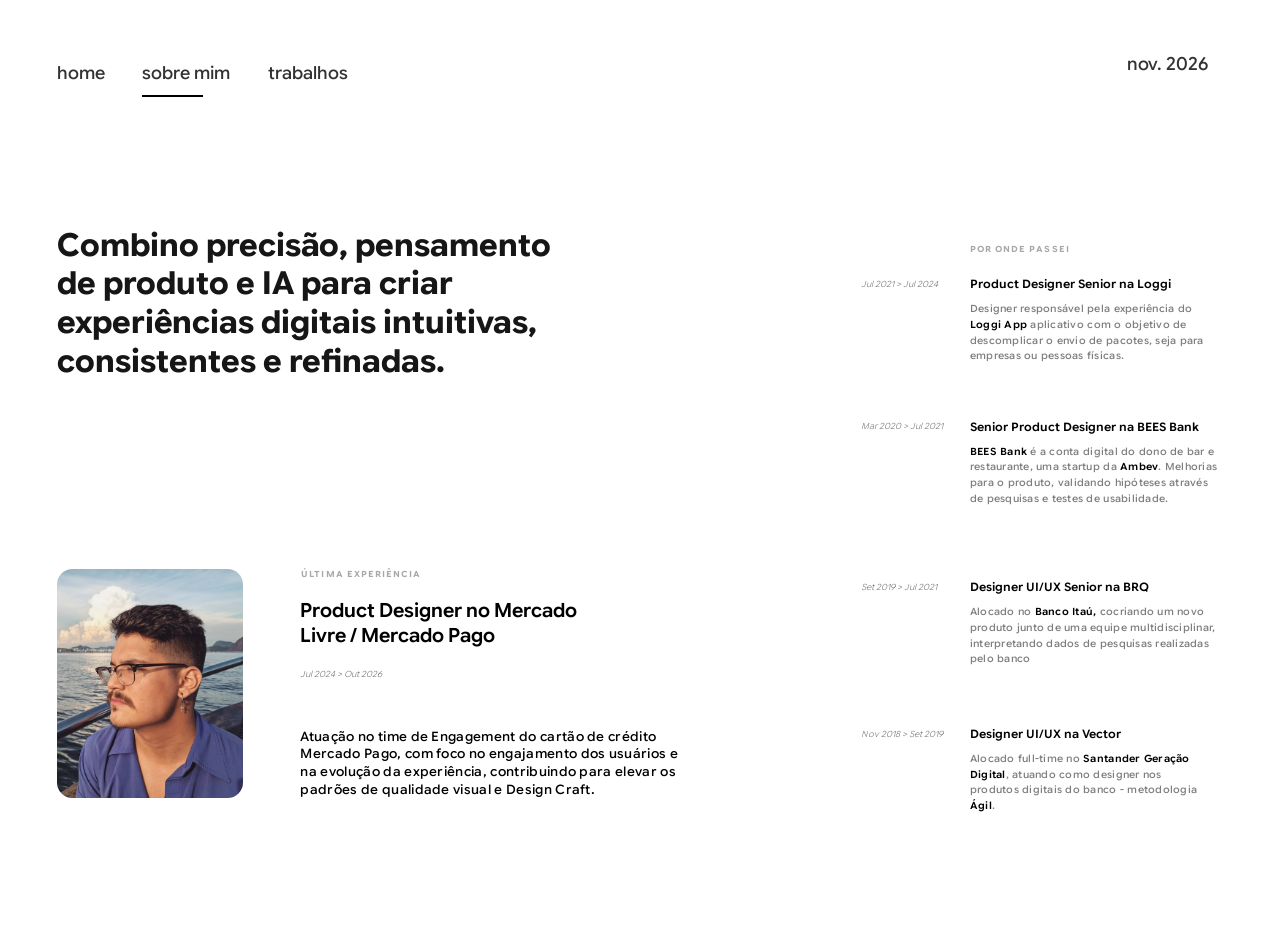
==== commit 4d88742f: "Atualizar case 02 com novos textos, hierarquia e nove telas" ====
--- a/sobre-mim.html
+++ b/sobre-mim.html
@@ -19,12 +19,12 @@
     <link rel="stylesheet" href="./sobre-mim.css">
     <link rel="stylesheet" href="./trabalhos.css">
     <link rel="stylesheet" href="./trabalho-01.css">
-    <link rel="stylesheet" href="./trabalho-02.css">
+    <link rel="stylesheet" href="./trabalho-02.css?v=20261106-1">
     <link rel="stylesheet" href="./case-01-update.css?v=20261106-4">
     <script src="./intro.js" defer></script>
-    <script src="./pages.js?v=20261106-7" defer></script>
+    <script src="./pages.js?v=20261106-8" defer></script>
     <script src="./case-gallery.js" defer></script>
-    <script src="./case-reveal.js?v=20261105-2" defer></script>
+    <script src="./case-reveal.js?v=20261106-1" defer></script>
     <script src="./case-01-motion.js?v=20261106-1" defer></script>
     <script src="./navigation.js" defer></script>
   </head>
@@ -39,7 +39,7 @@
           </a>
           <a class="navigation-item" href="./trabalhos.html" data-node-id="432:752">trabalhos</a>
         </nav>
-        <time class="date" datetime="2026-09" data-node-id="432:754">set. 2026</time>
+        <time class="date" datetime="2026-11" data-node-id="432:754">nov. 2026</time>
       </header>
 
       <main class="about-content" id="page-content">
--- a/trabalho-02.css
+++ b/trabalho-02.css
@@ -1,18 +1,18 @@
-/* Case 02: original Figma frame, 1440 × 7243. */
+/* Case 02: updated user-exported reference, 1440 × 8881. */
 .case-02 { color: #000; }
 .case-02 .case-hero { background: #0d0d0d; }
-.case-02 .case-hero-image { opacity: .2; filter: none; border-radius: calc(1.1111111111 * var(--layout-unit)); }
+.case-02 .case-hero-image { opacity: .2; filter: blur(12px); border-radius: 0; }
 .case-02 .case-number { font-size: calc(4.2497222222 * var(--layout-unit)); line-height: calc(5.1608333333 * var(--layout-unit)); }
 .case-02 .case-hero h1 { max-width: calc(82.3611111111 * var(--layout-unit)); margin-top: calc(5.8113888889 * var(--layout-unit)); }
 .case-02 .case-meta { margin-top: calc(5.9027777778 * var(--layout-unit)); font-size: calc(1.2450694444 * var(--layout-unit)); font-weight: 500; line-height: calc(1.5277777778 * var(--layout-unit)); white-space: pre-wrap; }
 .case-02 .case-large-copy { color: #000; }
-.case-02 .case-challenge { grid-template-columns: calc(17.3940849304 * var(--layout-unit)) minmax(0, 1fr); gap: calc(9.8281372918 * var(--layout-unit)); margin-inline: calc(11.25 * var(--layout-unit)) calc(12.7777777778 * var(--layout-unit)); padding-block: calc(18.0555555556 * var(--layout-unit)) calc(18.0555555556 * var(--layout-unit)); }
+.case-02 .case-challenge { grid-template-columns: calc(17.3940849304 * var(--layout-unit)) minmax(0, 1fr); gap: calc(9.203125 * var(--layout-unit)); margin-inline: calc(9.7222222222 * var(--layout-unit)) calc(8.3333333333 * var(--layout-unit)); min-height: calc(55.5555555556 * var(--layout-unit)); padding-block: calc(16.6666666667 * var(--layout-unit)); }
 .case-02 .case-challenge .case-aside > p { margin-top: calc(1.7810416667 * var(--layout-unit)); }
 .case-02 .case-challenge .case-large-copy { line-height: calc(3.2291666667 * var(--layout-unit)); }
-.case-02 .case-challenge .case-large-copy > p + p { margin-top: calc(3.2291666667 * var(--layout-unit)); }
+.case-02 .case-challenge .case-large-copy > p + p { margin-top: calc(4.7222222222 * var(--layout-unit)); }
 .case02-rule { position: relative; height: 0; margin-inline: calc(.1388888889 * var(--layout-unit)); }
 .case02-rule::after { position: absolute; inset: 0 0 auto; height: 1px; background: url("./assets/trabalho-02/section-divider.svg") center / 100% 1px no-repeat; content: ""; }
-.case02-opportunity { display: grid; grid-template-columns: calc(54.7222222222 * var(--layout-unit)) minmax(0, 1fr); padding-bottom: calc(5.9722222222 * var(--layout-unit)); }
+.case02-opportunity { display: grid; grid-template-columns: calc(54.7222222222 * var(--layout-unit)) minmax(0, 1fr); padding-bottom: 0; }
 .case02-opportunity-image { display: block; width: 100%; height: calc(45.4166666667 * var(--layout-unit)); object-fit: cover; border-radius: calc(1.1111111111 * var(--layout-unit)); }
 .case02-opportunity-copy { display: flex; flex-direction: column; justify-content: space-between; min-width: 0; padding: calc(6.1111111111 * var(--layout-unit)) calc(6.3194444444 * var(--layout-unit)) 0 calc(4.5138888889 * var(--layout-unit)); }
 .case02-opportunity .case-aside { max-width: calc(20.2777777778 * var(--layout-unit)); }
@@ -20,30 +20,22 @@
 .case02-experience .case-aside > p,
 .case02-principles .case-aside > p { font-weight: 500; }
 .case02-opportunity-description { font-size: calc(1.8377083333 * var(--layout-unit)); font-weight: 500; line-height: calc(2.36 * var(--layout-unit)); }
-.case02-experience { display: grid; grid-template-columns: calc(18.8888888889 * var(--layout-unit)) minmax(0, 1fr); gap: calc(5.4166666667 * var(--layout-unit)); margin-inline: calc(12.7083333333 * var(--layout-unit)) calc(7.3611111111 * var(--layout-unit)); padding-block: calc(18.0555555556 * var(--layout-unit)); }
+.case02-experience { display: grid; grid-template-columns: calc(17.3940849304 * var(--layout-unit)) minmax(0, 1fr); gap: calc(9.203125 * var(--layout-unit)); margin-inline: calc(9.7222222222 * var(--layout-unit)) calc(8.3333333333 * var(--layout-unit)); padding-block: calc(16.6666666667 * var(--layout-unit)) calc(26.3888888889 * var(--layout-unit)); }
 .case02-experience .case-aside { padding-top: calc(.1388888889 * var(--layout-unit)); }
 .case02-opportunity-reverse { grid-template-columns: minmax(0, 1fr) calc(54.7222222222 * var(--layout-unit)); }
 .case02-opportunity-reverse .case02-opportunity-copy { padding-inline: calc(6.3194444444 * var(--layout-unit)) calc(4.5138888889 * var(--layout-unit)); }
-.case02-principles { padding: calc(8.3333333333 * var(--layout-unit)) 0 calc(12.5 * var(--layout-unit)); margin-inline: calc(6.3194444444 * var(--layout-unit)) calc(13.8888888889 * var(--layout-unit)); }
-.case02-principles-title,
-.case02-comparison-title { margin: 0; font-size: calc(3.7660416667 * var(--layout-unit)); font-weight: 600; line-height: calc(4.4791666667 * var(--layout-unit)); }
+.case02-principles { padding: calc(16.6666666667 * var(--layout-unit)) 0 calc(15 * var(--layout-unit)); margin-inline: calc(6.3194444444 * var(--layout-unit)) calc(13.8888888889 * var(--layout-unit)); }
+.case02-principles-title { margin: 0; font-size: calc(3.7660416667 * var(--layout-unit)); font-weight: 600; line-height: calc(4.4791666667 * var(--layout-unit)); }
 .case02-principles-grid { display: grid; grid-template-columns: calc(17.5 * var(--layout-unit)) minmax(0, 1fr); gap: calc(5.5555555556 * var(--layout-unit)); margin-top: calc(7.7083333333 * var(--layout-unit)); }
 .case02-principles .case-aside h3 { margin: 0; font-size: calc(1.3888888889 * var(--layout-unit)); font-weight: 600; line-height: calc(1.7361111111 * var(--layout-unit)); }
 .case02-principles-lead { max-width: calc(55.625 * var(--layout-unit)); }
-.case02-principles-detail { margin-top: calc(5.7986111111 * var(--layout-unit)); font-size: calc(1.8377083333 * var(--layout-unit)); font-weight: 400; line-height: calc(2.36 * var(--layout-unit)); }
+.case02-principles-detail { color: #7c7c7c; margin-top: calc(3.8888888889 * var(--layout-unit)); font-size: calc(1.8377083333 * var(--layout-unit)); font-weight: 400; line-height: calc(2.36 * var(--layout-unit)); }
 .case02-principles-detail p + p { margin-top: calc(2.36 * var(--layout-unit)); }
 .case02-ai-card { display: flex; align-items: center; gap: calc(1.7361111111 * var(--layout-unit)); width: calc(46.8055555556 * var(--layout-unit)); min-height: calc(16.25 * var(--layout-unit)); margin-top: calc(5.9027777778 * var(--layout-unit)); padding: calc(1.5277777778 * var(--layout-unit)) calc(2.9861111111 * var(--layout-unit)); border: 1px solid #e4e4e4; border-radius: 0 calc(3.75 * var(--layout-unit)) calc(3.75 * var(--layout-unit)); }
 .case02-ai-card > img { flex: 0 0 calc(13.1944444444 * var(--layout-unit)); width: calc(13.1944444444 * var(--layout-unit)); height: calc(13.1944444444 * var(--layout-unit)); object-fit: contain; }
 .case02-ai-card > div { width: calc(24.4444444444 * var(--layout-unit)); min-width: 0; }
 .case02-ai-card h3 { max-width: calc(11.5277777778 * var(--layout-unit)); margin: 0; font-size: calc(1.3888888889 * var(--layout-unit)); font-weight: 600; line-height: calc(1.7361111111 * var(--layout-unit)); }
 .case02-ai-card p { margin-top: calc(1.4583333333 * var(--layout-unit)); color: #686868; font-size: calc(1.1111111111 * var(--layout-unit)); font-weight: 500; line-height: calc(1.3888888889 * var(--layout-unit)); }
-.case02-comparison { display: grid; grid-template-columns: calc(20.2777777778 * var(--layout-unit)) minmax(0, 1fr); height: calc(83.3333333333 * var(--layout-unit)); margin-left: calc(3.1944444444 * var(--layout-unit)); padding: calc(6.5972222222 * var(--layout-unit)) 0 0 calc(6.25 * var(--layout-unit)); border-radius: calc(5 * var(--layout-unit)); background: #f7f7f7; }
-.case02-comparison-title { margin-top: calc(2.9166666667 * var(--layout-unit)); }
-.case02-comparison-screens { display: flex; align-items: flex-start; gap: calc(5.9027777778 * var(--layout-unit)); min-width: 0; overflow-x: auto; overflow-y: hidden; overscroll-behavior-x: contain; scrollbar-width: thin; scrollbar-color: #d3d3d3 transparent; }
-.case02-comparison-screens:focus-visible { outline: 2px solid var(--link); outline-offset: 5px; }
-.case02-comparison-screens figure { flex: 0 0 calc(25 * var(--layout-unit)); min-width: 0; margin: 0; }
-.case02-comparison-screens figcaption { margin-bottom: calc(2.2222222222 * var(--layout-unit)); font-size: calc(1.3888888889 * var(--layout-unit)); font-weight: 400; line-height: calc(1.7361111111 * var(--layout-unit)); }
-.case02-comparison-screens img { display: block; width: 100%; height: auto; }
 .case-02 .case-footer { min-height: calc(44.5138888889 * var(--layout-unit)); margin-inline: calc(2.8472222222 * var(--layout-unit)) calc(3.1944444444 * var(--layout-unit)); padding-block: calc(8.3333333333 * var(--layout-unit)); }
 .case-02 .case-footer-edition { font-size: calc(1.1205555556 * var(--layout-unit)); line-height: calc(1.3888888889 * var(--layout-unit)); }
 .case-02 .case-footer h2 { font-size: calc(3.7660416667 * var(--layout-unit)); line-height: calc(3.9444444444 * var(--layout-unit)); }
@@ -53,10 +45,61 @@
 .case-02 .case-footer-contact { gap: calc(3.75 * var(--layout-unit)); padding: 0; font-size: calc(1.1205555556 * var(--layout-unit)); line-height: calc(1.3888888889 * var(--layout-unit)); }
 .case-02 .case-footer-contact a:last-child { font-family: "Montserrat", sans-serif; font-size: calc(.9930555556 * var(--layout-unit)); font-weight: 600; }
 
+
+/* Shared typography and the new editorial sections. */
+.case-02 .case-aside > p { font-weight: 500; }
+.case-02 .case02-meta-row { display: flex; align-items: center; gap: calc(2.77777777778 * var(--layout-unit)); margin-top: calc(5.90277777778 * var(--layout-unit)); }
+.case-02 .case02-meta-row .case-meta { flex: 0 0 calc(24.72222222222 * var(--layout-unit)); margin: 0; white-space: nowrap; }
+.case02-role { max-width: calc(47.15277777778 * var(--layout-unit)); margin: 0; padding-left: calc(2.77777777778 * var(--layout-unit)); border-left: 1px solid #ffffff40; color: #fff; font-size: calc(1.24513888889 * var(--layout-unit)); line-height: calc(1.52777777778 * var(--layout-unit)); }
+.case-02 .case02-challenge-detail { color: #7c7c7c; font-size: calc(1.83770833333 * var(--layout-unit)); font-weight: 400; line-height: calc(2.36111111111 * var(--layout-unit)); }
+.case-02 .case02-experience .case-large-copy { line-height: calc(3.22916666667 * var(--layout-unit)); }
+.case02-copy { font-size: calc(1.83770833333 * var(--layout-unit)); font-weight: 500; line-height: calc(2.36111111111 * var(--layout-unit)); }
+.case02-copy > p + p { margin-top: calc(2.77777777778 * var(--layout-unit)); }
+.case02-hierarchy { display: grid; grid-template-columns: minmax(0,calc(52.77777777778 * var(--layout-unit))) calc(24.30555555556 * var(--layout-unit)); gap: calc(6.94444444444 * var(--layout-unit)); padding: 0 calc(9.72222222222 * var(--layout-unit)) calc(16.94444444444 * var(--layout-unit)) calc(6.25 * var(--layout-unit)); }
+.case02-eyebrow { color: #979797; font-size: calc(1.38888888889 * var(--layout-unit)); line-height: calc(1.73611111111 * var(--layout-unit)); }
+.case02-hierarchy h2 { margin: calc(2.22222222222 * var(--layout-unit)) 0 0; font-size: calc(3.47222222222 * var(--layout-unit)); font-weight: 600; line-height: calc(3.95833333333 * var(--layout-unit)); letter-spacing: -1px; }
+.case02-hierarchy-copy > .case02-copy { margin-top: calc(4.44444444444 * var(--layout-unit)); }
+.case02-hierarchy-list { display: grid; align-self: start; gap: calc(1.11111111111 * var(--layout-unit)); min-width: 0; margin: 0; padding: 0; list-style: none; }
+.case02-hierarchy-card { min-width: 0; min-height: calc(12.15277777778 * var(--layout-unit)); padding: calc(1.66666666667 * var(--layout-unit)); border: 1px solid #e4e4e4; border-radius: calc(1.94444444444 * var(--layout-unit)); background: #fff; }
+.case02-hierarchy-card:first-child { border: 2px solid transparent; background: linear-gradient(#fff,#fff) padding-box, linear-gradient(135deg,#b946ff,#235bff 44%,#fbd061 72%,#fff 88%) border-box; }
+.case02-hierarchy-number { display: grid; place-items: center; width: calc(2.77777777778 * var(--layout-unit)); height: calc(2.77777777778 * var(--layout-unit)); border-radius: 50%; background: #f7f7f7; font-size: calc(1.38888888889 * var(--layout-unit)); font-weight: 600; line-height: calc(1.73611111111 * var(--layout-unit)); }
+.case02-hierarchy-card h3 { margin: calc(1.11111111111 * var(--layout-unit)) 0 0; font-size: calc(1.38888888889 * var(--layout-unit)); font-weight: 500; line-height: calc(1.73611111111 * var(--layout-unit)); letter-spacing: -.5px; }
+.case02-hierarchy-card > p { margin-top: calc(0.41666666667 * var(--layout-unit)); color: #7c7c7c; font-size: calc(0.97222222222 * var(--layout-unit)); font-weight: 400; line-height: calc(1.25 * var(--layout-unit)); }
+.case-02 .case02-gallery { grid-template-columns: calc(23.61111111111 * var(--layout-unit)) minmax(0,1fr); height: auto; min-height: 0; margin-top: 0; padding: calc(11.04166666667 * var(--layout-unit)) 0 calc(8.33333333333 * var(--layout-unit)) calc(10.20833333333 * var(--layout-unit)); }
+.case02-gallery .case-screen-viewport { margin-top: 0; }
+.case02-gallery .case-screen figcaption { margin-bottom: calc(2.22222222222 * var(--layout-unit)); font-size: calc(0.97222222222 * var(--layout-unit)); font-weight: 400; line-height: calc(1.25 * var(--layout-unit)); }
+.case02-delivery { display: grid; grid-template-columns: calc(17.36111111111 * var(--layout-unit)) minmax(0,1fr); gap: calc(9.93055555556 * var(--layout-unit)); margin: calc(6.52777777778 * var(--layout-unit)) calc(3.88888888889 * var(--layout-unit)) 0; padding: calc(8.61111111111 * var(--layout-unit)) calc(5.83333333333 * var(--layout-unit)); border: 1px solid #e4e4e4; border-radius: 0 calc(7.5 * var(--layout-unit)) calc(7.5 * var(--layout-unit)); }
+
 @media (max-width: 1050px) {
-  .case-02 .case-challenge { grid-template-columns: 28% minmax(0, 1fr); gap: 7%; margin-inline: var(--gutter); padding-block: 120px; }
+
+  .case-02 .case02-meta-row { gap: 24px; margin-top: 56px; }
+  .case-02 .case02-meta-row .case-meta { flex-basis: auto; }
+  .case02-role { max-width: 560px; padding-left: 24px; font-size: 13px; line-height: 18px; }
+  .case-02 .case02-challenge-detail { font-size: 23px; line-height: 31px; }
+  .case-02 .case02-experience .case-large-copy { line-height: 34px; }
+  .case02-copy { font-size: 23px; line-height: 31px; }
+  .case02-copy > p + p { margin-top: 32px; }
+  .case02-hierarchy { grid-template-columns: minmax(0,1fr) minmax(0,300px); gap: 48px; padding: 0 var(--gutter) 120px; }
+  .case02-eyebrow { font-size: 16px; line-height: 22px; }
+  .case02-hierarchy h2 { margin-top: 24px; font-size: 40px; line-height: 46px; }
+  .case02-hierarchy-copy > .case02-copy { margin-top: 48px; }
+  .case02-hierarchy-list { gap: 16px; }
+  .case02-hierarchy-card { min-height: 175px; padding: 24px; border-radius: 28px; }
+  .case02-hierarchy-number { width: 40px; height: 40px; font-size: 20px; line-height: 25px; }
+  .case02-hierarchy-card h3 { margin-top: 16px; font-size: 20px; line-height: 25px; }
+  .case02-hierarchy-card > p { margin-top: 6px; font-size: 14px; line-height: 18px; }
+  .case-02 .case02-gallery { display: block; margin-left: 12px; padding: 48px 0 48px 32px; border-radius: 48px 0 0 48px; }
+  .case02-gallery .case-gallery-controls { margin: 0 32px 0 0; }
+  .case02-gallery .case-screen-viewport { margin-top: 40px; }
+  .case02-gallery .case-screen { flex-basis: 300px; }
+  .case02-gallery .case-screen-track { gap: 48px; }
+  .case02-gallery .case-screen-track::after { flex-basis: max(0px,calc(100% - 348px)); }
+  .case02-gallery .case-screen figcaption { margin-bottom: 24px; font-size: 13px; line-height: 18px; }
+  .case02-delivery { grid-template-columns: 28% minmax(0,1fr); gap: 7%; margin: 80px var(--gutter) 0; padding: 64px 40px; border-radius: 0 48px 48px; }
+
+  .case-02 .case-challenge { min-height: 0; grid-template-columns: 28% minmax(0, 1fr); gap: 7%; margin-inline: var(--gutter); padding-block: 120px; }
   .case-02 .case-challenge .case-large-copy { line-height: 34px; }
-  .case-02 .case-challenge .case-large-copy > p + p { margin-top: 34px; }
+  .case-02 .case-challenge .case-large-copy > p + p { margin-top: 40px; }
   .case-02 .case-challenge .case-aside > p { margin-top: 18px; }
   .case02-opportunity-copy { padding: 32px 24px 0; gap: 48px; }
   .case02-opportunity .case-aside { max-width: none; }
@@ -65,7 +108,7 @@
   .case02-opportunity-reverse .case02-opportunity-copy { padding-inline: 24px; }
   .case02-experience { grid-template-columns: 28% minmax(0, 1fr); gap: 7%; margin-inline: var(--gutter); padding-block: 120px; }
   .case02-principles { margin-inline: var(--gutter); padding-block: 80px 120px; }
-  .case02-principles-title, .case02-comparison-title { font-size: 42px; line-height: 48px; }
+  .case02-principles-title { font-size: 42px; line-height: 48px; }
   .case02-principles-grid { grid-template-columns: 28% minmax(0, 1fr); gap: 7%; margin-top: 72px; }
   .case02-principles .case-aside h3 { font-size: 16px; line-height: 21px; }
   .case02-principles-lead { max-width: none; }
@@ -76,12 +119,6 @@
   .case02-ai-card > div { width: auto; }
   .case02-ai-card h3 { max-width: 166px; font-size: 18px; line-height: 23px; }
   .case02-ai-card p { margin-top: 16px; font-size: 14px; line-height: 19px; }
-  .case02-comparison { display: block; height: auto; padding: 48px 32px; }
-  .case02-comparison-title { margin: 0 0 40px; }
-  .case02-comparison-title br { display: none; }
-  .case02-comparison-screens { gap: 40px; }
-  .case02-comparison-screens figure { flex-basis: min(calc(36 * var(--layout-unit)), 360px); }
-  .case02-comparison-screens figcaption { margin-bottom: 24px; font-size: 18px; line-height: 24px; }
   .case-02 .case-footer { min-height: 0; margin-inline: var(--gutter); padding-block: 80px; }
   .case-02 .case-footer-edition, .case-02 .case-footer-contact { font-size: 14px; line-height: 20px; }
   .case-02 .case-footer h2 { font-size: 42px; line-height: 46px; }
@@ -91,6 +128,26 @@
 }
 
 @media (max-width: 700px) {
+
+  .case-02 .case02-meta-row { display: block; margin-top: 48px; }
+  .case-02 .case02-meta-row .case-meta { white-space: normal; }
+  .case02-role { max-width: 480px; margin-top: 20px; padding: 0; border: 0; font-size: 12px; line-height: 18px; }
+  .case-02 .case02-experience .case-large-copy { line-height: 33px; }
+  .case02-hierarchy { grid-template-columns: minmax(0,1fr); gap: 48px; padding-bottom: 80px; }
+  .case02-hierarchy h2 { font-size: 38px; line-height: 44px; }
+  .case02-hierarchy h2 br { display: none; }
+  .case02-hierarchy-copy > .case02-copy { margin-top: 36px; }
+  .case02-hierarchy-list { width: min(100%,350px); }
+  .case-02 .case02-gallery { padding: 36px 0 40px; border-radius: 32px 0 0 32px; }
+  .case02-gallery .case-gallery-controls { margin-inline: 24px; }
+  .case02-gallery .case-screen-viewport { margin: 36px 0 0 24px; }
+  .case02-gallery .case-screen { flex-basis: min(calc(76 * var(--layout-unit)),360px); }
+  .case02-gallery .case-screen-track { gap: 24px; }
+  .case02-gallery .case-screen-track::after { flex-basis: max(0px,calc(100% - min(calc(76 * var(--layout-unit)),360px) - 24px)); }
+  .case02-gallery .case-screen figcaption { margin-bottom: 20px; font-size: 12px; line-height: 17px; }
+  .case02-delivery { grid-template-columns: minmax(0,1fr); gap: 36px; margin-top: 64px; padding: 48px 24px; border-radius: 0 32px 32px; }
+  .case02-delivery .case-aside { max-width: 300px; }
+
   .case-02 .case-number { font-size: 48px; line-height: 58px; }
   .case-02 .case-hero h1 { max-width: 560px; margin-top: 56px; }
   .case-02 .case-meta { margin-top: 48px; font-size: 12px; line-height: 18px; }
@@ -104,7 +161,7 @@
   .case02-experience { display: block; padding-block: 80px; }
   .case02-experience .case-aside { max-width: 280px; margin-bottom: 36px; }
   .case02-principles { padding-block: 64px 80px; }
-  .case02-principles-title, .case02-comparison-title { font-size: 40px; line-height: 46px; }
+  .case02-principles-title { font-size: 40px; line-height: 46px; }
   .case02-principles-grid { display: block; margin-top: 48px; }
   .case02-principles-grid > .case-aside { max-width: 280px; margin-bottom: 36px; }
   .case02-principles-detail { margin-top: 36px; font-size: 23px; line-height: 30px; }
@@ -113,11 +170,6 @@
   .case02-ai-card > img { flex-basis: auto; width: 140px; height: 140px; align-self: center; }
   .case02-ai-card h3 { max-width: 180px; font-size: 20px; line-height: 25px; }
   .case02-ai-card p { font-size: 16px; line-height: 21px; }
-  .case02-comparison { margin-left: 12px; padding: 36px 0 32px 24px; border-radius: 32px 0 0 32px; }
-  .case02-comparison-title { margin-bottom: 32px; }
-  .case02-comparison-screens { gap: 24px; padding-right: 24px; scroll-snap-type: x mandatory; }
-  .case02-comparison-screens figure { flex-basis: min(calc(76 * var(--layout-unit)), 360px); scroll-snap-align: start; }
-  .case02-comparison-screens figcaption { margin-bottom: 20px; font-size: 16px; line-height: 22px; }
   .case-02 .case-footer { padding-block: 64px 48px; }
   .case-02 .case-footer h2 { font-size: 40px; line-height: 44px; }
   .case-02 .case-footer-bottom { margin-top: 72px; }
